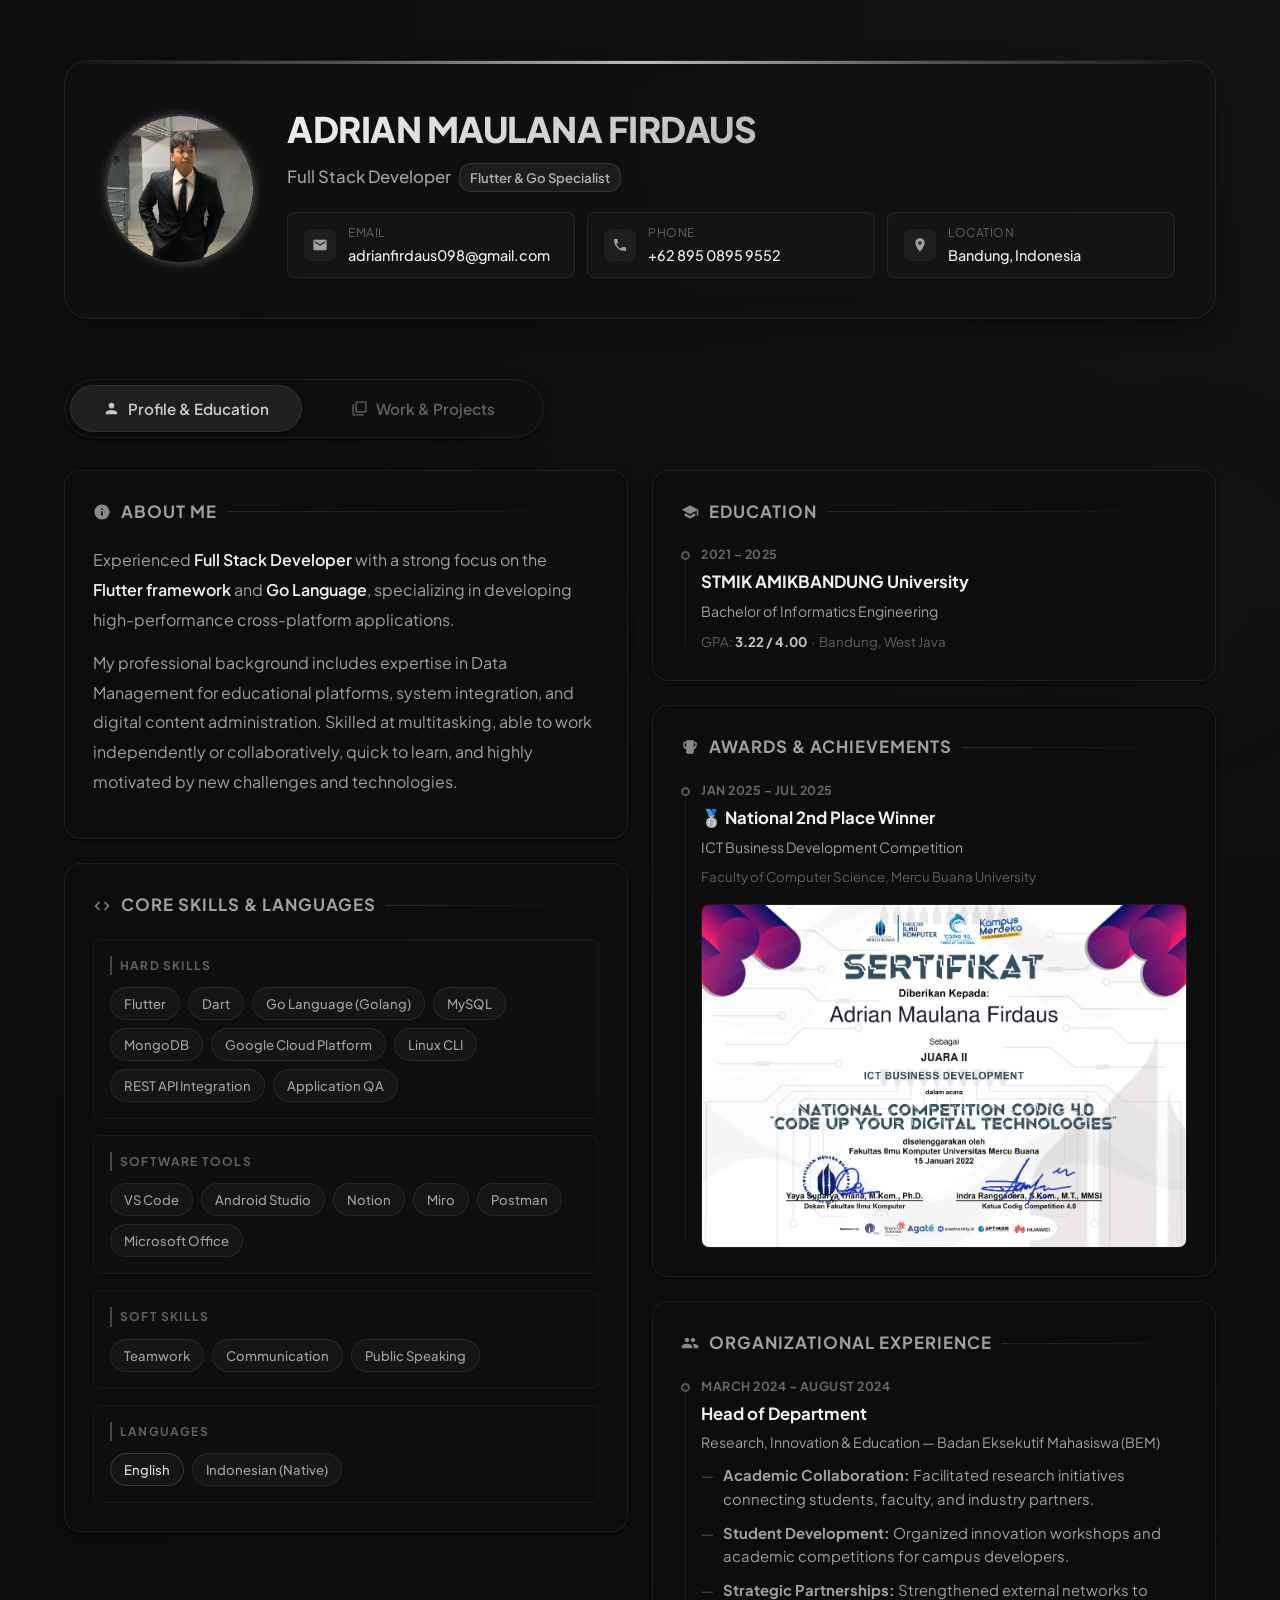
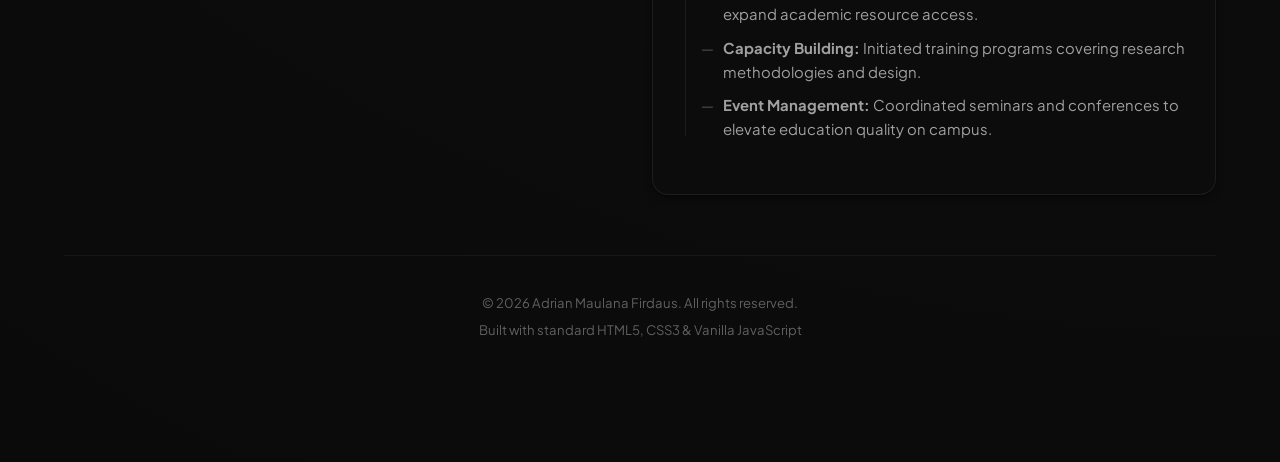
==== index.html @ fb2aeb79 "adding ETA backends porfolio" ====
<!DOCTYPE html>
<html lang="en">
<head>
    <meta charset="UTF-8">
    <meta name="viewport" content="width=device-width, initial-scale=1.0">
    <meta name="description" content="Portfolio of Adrian Maulana Firdaus - Experienced Full Stack Developer specializing in Flutter and Go Language, based in Bandung, Indonesia.">
    <meta name="keywords" content="Adrian Maulana Firdaus, Full Stack Developer, Flutter, Go Language, Golang, Android, Software Engineer, Portfolio, Bandung">
    <meta name="author" content="Adrian Maulana Firdaus">
    <title>Adrian Maulana Firdaus | Full Stack Developer Portfolio</title>
    <link rel="stylesheet" href="styles.css">
</head>
<body>

    <!-- Decorative Glow Blobs -->
    <div class="glow-blob blob-1"></div>
    <div class="glow-blob blob-2"></div>
    <div class="glow-blob blob-3"></div>

    <!-- Lightbox -->
    <div class="lightbox" id="lightbox" onclick="closeLightbox()">
        <div class="lightbox-inner">
            <button class="lightbox-close" onclick="closeLightbox()">✕ Close</button>
            <img id="lightbox-img" src="" alt="Preview">
        </div>
    </div>

    <div class="container">

        <!-- HEADER / PROFILE HERO SECTION -->
        <header>
            <div class="profile-card">
                <!-- Real Profile Photo -->
                <div class="profile-avatar-container">
                    <div class="profile-avatar-placeholder">
                        <img src="assets/Photo Profile.png" alt="Adrian Maulana Firdaus">
                    </div>
                </div>

                <!-- Profile Info -->
                <div class="profile-info">
                    <h1 class="profile-name">ADRIAN MAULANA FIRDAUS</h1>
                    <div class="profile-title">
                        Full Stack Developer
                        <span>Flutter &amp; Go Specialist</span>
                    </div>

                    <div class="contact-grid">
                        <div class="contact-item" onclick="copyContact('adrianfirdaus098@gmail.com', this)" title="Click to copy Email">
                            <div class="contact-icon">
                                <svg viewBox="0 0 24 24"><path d="M20 4H4c-1.1 0-1.99.9-1.99 2L2 18c0 1.1.9 2 2 2h16c1.1 0 2-.9 2-2V6c0-1.1-.9-2-2-2zm0 4l-8 5-8-5V6l8 5 8-5v2z"/></svg>
                            </div>
                            <div class="contact-text">
                                <div class="contact-label">Email</div>
                                <div class="contact-value">adrianfirdaus098@gmail.com</div>
                            </div>
                            <span class="tooltip">Copied!</span>
                        </div>

                        <div class="contact-item" onclick="copyContact('+6289508959552', this)" title="Click to copy Phone">
                            <div class="contact-icon">
                                <svg viewBox="0 0 24 24"><path d="M6.62 10.79c1.44 2.82 3.76 5.14 6.59 6.59l2.2-2.2c.27-.27.67-.36 1.02-.24 1.12.37 2.33.57 3.57.57.55 0 1 .45 1 1V20c0 .55-.45 1-1 1-9.39 0-17-7.61-17-17 0-.55.45-1 1-1h3.5c.55 0 1 .45 1 1 0 1.25.2 2.45.57 3.57.11.35.03.74-.25 1.02l-2.2 2.2z"/></svg>
                            </div>
                            <div class="contact-text">
                                <div class="contact-label">Phone</div>
                                <div class="contact-value">+62 895 0895 9552</div>
                            </div>
                            <span class="tooltip">Copied!</span>
                        </div>

                        <div class="contact-item" title="Bandung, Indonesia">
                            <div class="contact-icon">
                                <svg viewBox="0 0 24 24"><path d="M12 2C8.13 2 5 5.13 5 9c0 5.25 7 13 7 13s7-7.75 7-13c0-3.87-3.13-7-7-7zm0 9.5c-1.38 0-2.5-1.12-2.5-2.5s1.12-2.5 2.5-2.5 2.5 1.12 2.5 2.5-1.12 2.5-2.5 2.5z"/></svg>
                            </div>
                            <div class="contact-text">
                                <div class="contact-label">Location</div>
                                <div class="contact-value">Bandung, Indonesia</div>
                            </div>
                        </div>
                    </div>
                </div>
            </div>
        </header>

        <!-- NAVIGATION TAB BAR -->
        <div class="tab-section">
            <div class="tab-nav">
                <button class="tab-btn active" onclick="switchTab('profile-tab')">
                    <svg viewBox="0 0 24 24"><path d="M12 12c2.21 0 4-1.79 4-4s-1.79-4-4-4-4 1.79-4 4 1.79 4 4 4zm0 2c-2.67 0-8 1.34-8 4v2h16v-2c0-2.66-5.33-4-8-4z"/></svg>
                    Profile &amp; Education
                </button>
                <button class="tab-btn" onclick="switchTab('projects-tab')">
                    <svg viewBox="0 0 24 24"><path d="M4 6H2v14c0 1.1.9 2 2 2h14v-2H4V6zm16-4H8c-1.1 0-2 .9-2 2v12c0 1.1.9 2 2 2h12c1.1 0 2-.9 2-2V4c0-1.1-.9-2-2-2zm0 14H8V4h12v12z"/></svg>
                    Work &amp; Projects
                </button>
            </div>

            <!-- ==================== TAB 1: PROFILE & EDUCATION ==================== -->
            <div id="profile-tab" class="tab-content active">
                <div class="grid-2col">

                    <!-- LEFT: Intro & Skills -->
                    <div style="display: flex; flex-direction: column; gap: 24px;">

                        <!-- About Me -->
                        <div class="card">
                            <h2 class="section-title">
                                <svg viewBox="0 0 24 24" style="width:18px;height:18px;fill:#888;flex-shrink:0"><path d="M12 2C6.48 2 2 6.48 2 12s4.48 10 10 10 10-4.48 10-10S17.52 2 12 2zm1 15h-2v-6h2v6zm0-8h-2V7h2v2z"/></svg>
                                About Me
                            </h2>
                            <div class="intro-text">
                                <p>
                                    Experienced <strong>Full Stack Developer</strong> with a strong focus on the <strong>Flutter framework</strong> and <strong>Go Language</strong>, specializing in developing high-performance cross-platform applications.
                                </p>
                                <p>
                                    My professional background includes expertise in Data Management for educational platforms, system integration, and digital content administration. Skilled at multitasking, able to work independently or collaboratively, quick to learn, and highly motivated by new challenges and technologies.
                                </p>
                            </div>
                        </div>

                        <!-- Skills -->
                        <div class="card">
                            <h2 class="section-title">
                                <svg viewBox="0 0 24 24" style="width:18px;height:18px;fill:#888;flex-shrink:0"><path d="M9.4 16.6L4.8 12l4.6-4.6L8 6l-6 6 6 6 1.4-1.4zm5.2 0l4.6-4.6-4.6-4.6L16 6l6 6-6 6-1.4-1.4z"/></svg>
                                Core Skills &amp; Languages
                            </h2>
                            <div class="skills-container">
                                <div class="skills-group">
                                    <div class="skills-category">Hard Skills</div>
                                    <div class="skills-list">
                                        <span class="skill-tag">Flutter</span>
                                        <span class="skill-tag">Dart</span>
                                        <span class="skill-tag">Go Language (Golang)</span>
                                        <span class="skill-tag">MySQL</span>
                                        <span class="skill-tag">MongoDB</span>
                                        <span class="skill-tag">Google Cloud Platform</span>
                                        <span class="skill-tag">Linux CLI</span>
                                        <span class="skill-tag">REST API Integration</span>
                                        <span class="skill-tag">Application QA</span>
                                    </div>
                                </div>
                                <div class="skills-group">
                                    <div class="skills-category">Software Tools</div>
                                    <div class="skills-list">
                                        <span class="skill-tag">VS Code</span>
                                        <span class="skill-tag">Android Studio</span>
                                        <span class="skill-tag">Notion</span>
                                        <span class="skill-tag">Miro</span>
                                        <span class="skill-tag">Postman</span>
                                        <span class="skill-tag">Microsoft Office</span>
                                    </div>
                                </div>
                                <div class="skills-group">
                                    <div class="skills-category">Soft Skills</div>
                                    <div class="skills-list">
                                        <span class="skill-tag">Teamwork</span>
                                        <span class="skill-tag">Communication</span>
                                        <span class="skill-tag">Public Speaking</span>
                                    </div>
                                </div>
                                <div class="skills-group">
                                    <div class="skills-category">Languages</div>
                                    <div class="skills-list">
                                        <span class="skill-tag" style="border-color:rgba(200,200,200,0.2);color:#e0e0e0;">English</span>
                                        <span class="skill-tag">Indonesian (Native)</span>
                                    </div>
                                </div>
                            </div>
                        </div>

                    </div>

                    <!-- RIGHT: Education, Awards, Organization -->
                    <div style="display: flex; flex-direction: column; gap: 24px;">

                        <!-- Education -->
                        <div class="card">
                            <h2 class="section-title">
                                <svg viewBox="0 0 24 24" style="width:18px;height:18px;fill:#888;flex-shrink:0"><path d="M5 13.18v4L12 21l7-3.82v-4L12 17l-7-3.82zM12 3L1 9l11 6 9-4.91V17h2V9L12 3z"/></svg>
                                Education
                            </h2>
                            <div class="timeline">
                                <div class="timeline-item">
                                    <div class="timeline-dot"></div>
                                    <div class="timeline-meta">2021 – 2025</div>
                                    <h3 class="timeline-title">STMIK AMIKBANDUNG University</h3>
                                    <div class="timeline-sub">Bachelor of Informatics Engineering</div>
                                    <div class="timeline-details">GPA: <strong style="color:#c8c8c8">3.22 / 4.00</strong> &nbsp;·&nbsp; Bandung, West Java</div>
                                </div>
                            </div>
                        </div>

                        <!-- Awards -->
                        <div class="card">
                            <h2 class="section-title">
                                <svg viewBox="0 0 24 24" style="width:18px;height:18px;fill:#888;flex-shrink:0"><path d="M19 5h-2V3H7v2H5c-1.1 0-2 .9-2 2v3c0 2.44 1.72 4.48 4 4.88V19c0 1.1.9 2 2 2h6c1.1 0 2-.9 2-2v-4.12c2.28-.4 4-2.44 4-4.88V7c0-1.1-.9-2-2-2zM5 10V7h2v3c0 1.1-.9 2-2 2zm14-2v2c0 1.1-.9 2-2 2V7h2z"/></svg>
                                Awards &amp; Achievements
                            </h2>
                            <div class="timeline">
                                <div class="timeline-item">
                                    <div class="timeline-dot"></div>
                                    <div class="timeline-meta">Jan 2025 – Jul 2025</div>
                                    <h3 class="timeline-title">🥈 National 2nd Place Winner</h3>
                                    <div class="timeline-sub">ICT Business Development Competition</div>
                                    <div class="timeline-details">Faculty of Computer Science, Mercu Buana University</div>
                                    <!-- Certificate Image -->
                                    <div style="margin-top: 16px;">
                                        <img
                                            src="assets/sertifikat.webp"
                                            alt="Award Certificate"
                                            class="cert-img"
                                            onclick="openLightbox(this.src)"
                                        >
                                    </div>
                                </div>
                            </div>
                        </div>

                        <!-- Organization -->
                        <div class="card">
                            <h2 class="section-title">
                                <svg viewBox="0 0 24 24" style="width:18px;height:18px;fill:#888;flex-shrink:0"><path d="M16 11c1.66 0 2.99-1.34 2.99-3S17.66 5 16 5c-1.66 0-3 1.34-3 3s1.34 3 3 3zm-8 0c1.66 0 2.99-1.34 2.99-3S9.66 5 8 5C6.34 5 5 6.34 5 8s1.34 3 3 3zm0 2c-2.33 0-7 1.17-7 3.5V19h14v-2.5c0-2.33-4.67-3.5-7-3.5zm8 0c-.29 0-.62.02-.97.05 1.16.84 1.97 1.97 1.97 3.45V19h6v-2.5c0-2.33-4.67-3.5-7-3.5z"/></svg>
                                Organizational Experience
                            </h2>
                            <div class="timeline">
                                <div class="timeline-item">
                                    <div class="timeline-dot"></div>
                                    <div class="timeline-meta">March 2024 – August 2024</div>
                                    <h3 class="timeline-title">Head of Department</h3>
                                    <div class="timeline-sub">Research, Innovation &amp; Education — Badan Eksekutif Mahasiswa (BEM)</div>
                                    <ul class="exp-bullet-list" style="margin-top: 10px;">
                                        <li><strong>Academic Collaboration:</strong> Facilitated research initiatives connecting students, faculty, and industry partners.</li>
                                        <li><strong>Student Development:</strong> Organized innovation workshops and academic competitions for campus developers.</li>
                                        <li><strong>Strategic Partnerships:</strong> Strengthened external networks to expand academic resource access.</li>
                                        <li><strong>Capacity Building:</strong> Initiated training programs covering research methodologies and design.</li>
                                        <li><strong>Event Management:</strong> Coordinated seminars and conferences to elevate education quality on campus.</li>
                                    </ul>
                                </div>
                            </div>
                        </div>

                    </div>
                </div>
            </div>

            <!-- ==================== TAB 2: WORK & PROJECTS ==================== -->
            <div id="projects-tab" class="tab-content">
                <div class="experience-list">

                    <!-- JOB 1: PT Enovatte -->
                    <div class="exp-card">
                        <div class="exp-header">
                            <div class="exp-role-company">
                                <h3>Full Stack Developer</h3>
                                <div class="company">PT. Enovatte Rekayasa Digital</div>
                            </div>
                            <div class="exp-time-location">
                                <span class="exp-time">Nov 2023 – Present</span>
                                <span class="exp-location">
                                    <svg viewBox="0 0 24 24"><path d="M12 2C8.13 2 5 5.13 5 9c0 5.25 7 13 7 13s7-7.75 7-13c0-3.87-3.13-7-7-7zm0 9.5c-1.38 0-2.5-1.12-2.5-2.5s1.12-2.5 2.5-2.5 2.5 1.12 2.5 2.5-1.12 2.5-2.5 2.5z"/></svg>
                                    Bandung, West Java
                                </span>
                            </div>
                        </div>

                        <ul class="exp-bullet-list">
                            <li><strong>App Development &amp; Maintenance:</strong> Developed and maintained the flagship IPTV application, "InfiniTV", ensuring optimal performance and user experience.</li>
                            <li><strong>System Architecture:</strong> Designed and developed the backend architecture for "Enovatte Ticketing Assistance" — a centralized platform for efficient ticket management, real-time troubleshooting, and team coordination.</li>
                            <li><strong>API &amp; Data Optimization:</strong> Implemented scalable database structures and RESTful APIs for reliable ticket tracking, automated reporting, and data integrity.</li>
                            <li><strong>API Integration:</strong> Successfully integrated REST APIs connecting mobile apps with administrative backend systems.</li>
                            <li><strong>Cross-Functional Collaboration:</strong> Coordinated with marketing and field technicians to align development with operational goals.</li>
                            <li><strong>Testing &amp; Quality Assurance:</strong> Conducted rigorous testing and debugging, utilizing Postman for comprehensive API validation.</li>
                            <li><strong>Release Management:</strong> Managed end-to-end deployment and release lifecycle for production users.</li>
                        </ul>

                        <div class="exp-achievement">
                            <strong>Key Achievement</strong>
                            <p>Successfully deployed "InfiniTV" IPTV application, currently operating in approximately 40 hotels and hospitals across Indonesia. Also designed the ticketing backend system to optimize cross-team field coordination.</p>
                        </div>

                        <!-- ETA Backend Link -->
                        <a href="eta-backend.html" style="
                            display: inline-flex; align-items: center; gap: 10px;
                            background: rgba(255,255,255,0.03); border: 1px solid rgba(255,255,255,0.09);
                            border-radius: 10px; padding: 12px 18px; margin-bottom: 24px;
                            font-size: 0.875rem; font-weight: 600; color: #c8c8c8;
                            text-decoration: none; transition: all 0.3s cubic-bezier(0.4,0,0.2,1);
                        " onmouseover="this.style.borderColor='rgba(200,200,200,0.22)';this.style.background='rgba(255,255,255,0.06)'" onmouseout="this.style.borderColor='rgba(255,255,255,0.09)';this.style.background='rgba(255,255,255,0.03)'">
                            <svg viewBox="0 0 24 24" style="width:16px;height:16px;fill:currentColor;opacity:0.7">
                                <path d="M9.4 16.6L4.8 12l4.6-4.6L8 6l-6 6 6 6 1.4-1.4zm5.2 0l4.6-4.6-4.6-4.6L16 6l6 6-6 6-1.4-1.4z"/>
                            </svg>
                            View ETA Backend — Full Technical Detail
                            <svg viewBox="0 0 24 24" style="width:14px;height:14px;fill:currentColor;opacity:0.5;margin-left:auto">
                                <path d="M8.59 16.59L13.17 12 8.59 7.41 10 6l6 6-6 6-1.41-1.41z"/>
                            </svg>
                        </a>

                        <!-- InfiniTV App Screenshots -->
                        <div class="timeline-meta" style="margin-bottom: 12px;">InfiniTV — App Screenshots</div>
                        <div class="img-gallery">
                            <img class="gallery-img" src="assets/PT Enovatte Rekayasa Digital/INFINITV-IPTV/LandingPage.webp" alt="InfiniTV Landing Page" onclick="openLightbox(this.src)">
                            <img class="gallery-img" src="assets/PT Enovatte Rekayasa Digital/INFINITV-IPTV/HomePage.webp" alt="InfiniTV Home Page" onclick="openLightbox(this.src)">
                            <img class="gallery-img" src="assets/PT Enovatte Rekayasa Digital/INFINITV-IPTV/AdditionalPage1.webp" alt="InfiniTV Page 1" onclick="openLightbox(this.src)">
                            <img class="gallery-img" src="assets/PT Enovatte Rekayasa Digital/INFINITV-IPTV/AdditionalPage2.webp" alt="InfiniTV Page 2" onclick="openLightbox(this.src)">
                            <img class="gallery-img" src="assets/PT Enovatte Rekayasa Digital/INFINITV-IPTV/AdditionalPage3.webp" alt="InfiniTV Page 3" onclick="openLightbox(this.src)">
                            <img class="gallery-img" src="assets/PT Enovatte Rekayasa Digital/INFINITV-IPTV/AdditionalPage4.webp" alt="InfiniTV Page 4" onclick="openLightbox(this.src)">
                            <img class="gallery-img" src="assets/PT Enovatte Rekayasa Digital/INFINITV-IPTV/AdditionalPage5.webp" alt="InfiniTV Page 5" onclick="openLightbox(this.src)">
                        </div>
                    </div>

                    <!-- JOB 2: Markas Susu Bandung -->
                    <div class="exp-card">
                        <div class="exp-header">
                            <div class="exp-role-company">
                                <h3>Android Developer</h3>
                                <div class="company">
                                    Markas Susu Bandung
                                    <span class="exp-badge">Freelance</span>
                                </div>
                            </div>
                            <div class="exp-time-location">
                                <span class="exp-time">Aug 2020 – Nov 2020</span>
                                <span class="exp-location">
                                    <svg viewBox="0 0 24 24"><path d="M12 2C8.13 2 5 5.13 5 9c0 5.25 7 13 7 13s7-7.75 7-13c0-3.87-3.13-7-7-7zm0 9.5c-1.38 0-2.5-1.12-2.5-2.5s1.12-2.5 2.5-2.5 2.5 1.12 2.5 2.5-1.12 2.5-2.5 2.5z"/></svg>
                                    Bandung, West Java
                                </span>
                            </div>
                        </div>

                        <ul class="exp-bullet-list">
                            <li><strong>Android App Development:</strong> Contributed to the development of an Admin Android application using the Flutter framework.</li>
                            <li><strong>UI/UX Implementation:</strong> Translated UI/UX designs into fully functional, responsive, and user-friendly mobile interfaces.</li>
                            <li><strong>API Integration:</strong> Connected core app screens with backend services for inventory, orders, and distributor management.</li>
                            <li><strong>Quality Assurance:</strong> Conducted testing and debugging sessions, including API validation using Postman, to guarantee application stability.</li>
                        </ul>

                        <!-- Markas Susu App Screenshots -->
                        <div class="timeline-meta" style="margin-bottom: 12px;">Admin App — Screenshots</div>
                        <div class="img-gallery">
                            <img class="gallery-img" src="assets/Markas Susu Bandung/Login-page.png" alt="Login Page" onclick="openLightbox(this.src)">
                            <img class="gallery-img" src="assets/Markas Susu Bandung/HomePage.png" alt="Home Page" onclick="openLightbox(this.src)">
                            <img class="gallery-img" src="assets/Markas Susu Bandung/DataBarang.png" alt="Data Barang" onclick="openLightbox(this.src)">
                            <img class="gallery-img" src="assets/Markas Susu Bandung/DataBarang2.png" alt="Data Barang 2" onclick="openLightbox(this.src)">
                            <img class="gallery-img" src="assets/Markas Susu Bandung/DataBarang3.png" alt="Data Barang 3" onclick="openLightbox(this.src)">
                        </div>
                    </div>

                    <!-- JOB 3: PT Media Kotak Pintar (Edubox) -->
                    <div class="exp-card">
                        <div class="exp-header">
                            <div class="exp-role-company">
                                <h3>Data Entry Specialist</h3>
                                <div class="company">
                                    PT. Media Kotak Pintar (Edubox)
                                    <span class="exp-badge">Internship</span>
                                </div>
                            </div>
                            <div class="exp-time-location">
                                <span class="exp-time">Apr 2020 – Jul 2020</span>
                                <span class="exp-location">
                                    <svg viewBox="0 0 24 24"><path d="M12 2C8.13 2 5 5.13 5 9c0 5.25 7 13 7 13s7-7.75 7-13c0-3.87-3.13-7-7-7zm0 9.5c-1.38 0-2.5-1.12-2.5-2.5s1.12-2.5 2.5-2.5 2.5 1.12 2.5 2.5-1.12 2.5-2.5 2.5z"/></svg>
                                    Bandung, West Java
                                </span>
                            </div>
                        </div>

                        <ul class="exp-bullet-list">
                            <li><strong>Educational Content Management:</strong> Managed a digital platform containing learning materials used by elementary, middle, and high schools.</li>
                            <li><strong>Data Entry &amp; Categorization:</strong> Systematically inputted and organized teaching media based on curriculum levels and subject categories.</li>
                            <li><strong>Quality Control:</strong> Coordinated closely with the editorial team to cross-check data accuracy and prevent indexing errors.</li>
                            <li><strong>Database Administration:</strong> Maintained database consistency to ensure high accessibility for classroom devices across institutions.</li>
                        </ul>

                        <div style="margin-top: 16px; padding: 14px 18px; background: rgba(255,255,255,0.02); border: 1px solid rgba(255,255,255,0.06); border-radius: 8px;">
                            <div class="timeline-meta" style="margin-bottom: 6px;">Note</div>
                            <p style="font-size: 0.88rem; color: var(--text-muted);">No shareable application screenshots available for this internship role. The Edubox platform is a proprietary internal system.</p>
                        </div>
                    </div>

                </div>
            </div>

        </div>

        <!-- FOOTER -->
        <footer>
            <p>&copy; <span id="current-year"></span> Adrian Maulana Firdaus. All rights reserved.</p>
            <p>Built with standard HTML5, CSS3 &amp; Vanilla JavaScript</p>
        </footer>
    </div>

    <script src="script.js"></script>
</body>
</html>
---- styles.css ----
/* Custom Fonts */
@import url('https://fonts.googleapis.com/css2?family=Plus+Jakarta+Sans:wght@300;400;500;600;700;800&display=swap');

/* Style Variables - Black & Gray Theme */
:root {
    --bg-main: #0a0a0a;
    --bg-card: #111111;
    --bg-card-hover: #161616;
    --bg-input: #1a1a1a;
    --text-primary: #f0f0f0;
    --text-secondary: #a0a0a0;
    --text-muted: #606060;
    
    /* Monochrome Gradients */
    --accent-gradient: linear-gradient(135deg, #d0d0d0 0%, #888888 100%);
    --hover-gradient: linear-gradient(135deg, #888888 0%, #d0d0d0 100%);
    --bg-gradient: radial-gradient(circle at top right, rgba(255, 255, 255, 0.04) 0%, rgba(180, 180, 180, 0.02) 50%, rgba(0, 0, 0, 0) 100%);
    
    --border-color: rgba(255, 255, 255, 0.07);
    --border-accent: rgba(200, 200, 200, 0.2);
    --border-hover: rgba(220, 220, 220, 0.3);
    
    --shadow-sm: 0 2px 8px -2px rgba(0, 0, 0, 0.8);
    --shadow-md: 0 8px 30px -10px rgba(0, 0, 0, 0.9);
    --shadow-glow: 0 0 20px rgba(150, 150, 150, 0.08);
    
    --accent-color: #c8c8c8;
    --accent-dim: #707070;
    --accent-bright: #e8e8e8;

    --font-family: 'Plus Jakarta Sans', sans-serif;
    --transition-smooth: all 0.3s cubic-bezier(0.4, 0, 0.2, 1);
    --border-radius-sm: 8px;
    --border-radius-md: 16px;
    --border-radius-lg: 24px;
}

/* Global resets & styling */
* {
    margin: 0;
    padding: 0;
    box-sizing: border-box;
    scroll-behavior: smooth;
}

body {
    background-color: var(--bg-main);
    background-image: var(--bg-gradient);
    color: var(--text-primary);
    font-family: var(--font-family);
    line-height: 1.6;
    overflow-x: hidden;
    padding-bottom: 80px;
}

/* Scrollbar Customization */
::-webkit-scrollbar { width: 8px; }
::-webkit-scrollbar-track { background: #050505; }
::-webkit-scrollbar-thumb { background: #2a2a2a; border-radius: 4px; border: 2px solid #0a0a0a; }
::-webkit-scrollbar-thumb:hover { background: #3a3a3a; }

a { color: inherit; text-decoration: none; }

/* App Container */
.container {
    max-width: 1200px;
    margin: 0 auto;
    padding: 0 24px;
}

/* Decorative Background Blobs */
.glow-blob {
    position: absolute;
    width: 350px;
    height: 350px;
    background: radial-gradient(circle, rgba(255, 255, 255, 0.025) 0%, rgba(120, 120, 120, 0.01) 50%, rgba(0, 0, 0, 0) 70%);
    border-radius: 50%;
    z-index: -1;
    filter: blur(60px);
    pointer-events: none;
}
.blob-1 { top: 5%; left: -80px; }
.blob-2 { top: 45%; right: -80px; }
.blob-3 { bottom: 10%; left: 20%; }

/* --- HEADER SECTION --- */
header { padding: 60px 0 40px; position: relative; }

.profile-card {
    background: rgba(17, 17, 17, 0.7);
    backdrop-filter: blur(12px);
    border: 1px solid var(--border-color);
    border-radius: var(--border-radius-lg);
    padding: 40px;
    display: flex;
    gap: 32px;
    align-items: center;
    box-shadow: var(--shadow-md);
    transition: var(--transition-smooth);
    position: relative;
    overflow: hidden;
}

.profile-card::before {
    content: '';
    position: absolute;
    top: 0; left: 0;
    width: 100%; height: 3px;
    background: linear-gradient(90deg, transparent, #555, #bbb, #555, transparent);
}

.profile-card:hover {
    border-color: rgba(180, 180, 180, 0.15);
    box-shadow: var(--shadow-md), var(--shadow-glow);
}

/* Profile Image */
.profile-avatar-container {
    position: relative;
    width: 150px; height: 150px;
    flex-shrink: 0;
}

.profile-avatar-placeholder {
    width: 100%; height: 100%;
    border-radius: 50%;
    background: #0f0f0f;
    border: 2px solid rgba(180, 180, 180, 0.2);
    display: flex;
    justify-content: center;
    align-items: center;
    overflow: hidden;
}

.profile-avatar-placeholder img {
    width: 100%; height: 100%;
    object-fit: cover;
    border-radius: 50%;
}

.profile-avatar-placeholder svg {
    width: 60px; height: 60px;
    fill: var(--text-muted);
    transition: var(--transition-smooth);
}

.profile-avatar-container::after {
    content: '';
    position: absolute;
    inset: -2px;
    border-radius: 50%;
    background: linear-gradient(135deg, #555, #222, #777);
    z-index: -1;
    opacity: 0.6;
    filter: blur(3px);
    transition: var(--transition-smooth);
}

.profile-card:hover .profile-avatar-container::after { opacity: 1; filter: blur(6px); }

/* Info Text Area */
.profile-info { flex-grow: 1; }

.profile-name {
    font-size: 2.2rem;
    font-weight: 800;
    letter-spacing: -0.5px;
    background: linear-gradient(135deg, #f0f0f0 0%, #909090 100%);
    -webkit-background-clip: text;
    -webkit-text-fill-color: transparent;
    margin-bottom: 6px;
}

.profile-title {
    font-size: 1.05rem;
    color: var(--text-secondary);
    font-weight: 500;
    margin-bottom: 20px;
    display: flex;
    align-items: center;
    gap: 8px;
}

.profile-title span {
    background: rgba(200, 200, 200, 0.07);
    color: #b0b0b0;
    padding: 3px 10px;
    border-radius: 12px;
    font-size: 0.82rem;
    font-weight: 600;
    border: 1px solid rgba(200, 200, 200, 0.12);
}

.contact-grid {
    display: grid;
    grid-template-columns: repeat(auto-fit, minmax(220px, 1fr));
    gap: 12px;
}

.contact-item {
    background: rgba(255, 255, 255, 0.02);
    border: 1px solid var(--border-color);
    padding: 10px 16px;
    border-radius: var(--border-radius-sm);
    display: flex;
    align-items: center;
    gap: 12px;
    transition: var(--transition-smooth);
    cursor: pointer;
    position: relative;
}

.contact-item:hover {
    background: rgba(200, 200, 200, 0.05);
    border-color: rgba(160, 160, 160, 0.2);
    transform: translateY(-2px);
}

.contact-icon {
    width: 32px; height: 32px;
    border-radius: 8px;
    background: rgba(200, 200, 200, 0.06);
    display: flex;
    align-items: center;
    justify-content: center;
    color: #a0a0a0;
}

.contact-icon svg { width: 16px; height: 16px; fill: currentColor; }
.contact-label { font-size: 0.75rem; color: var(--text-muted); text-transform: uppercase; letter-spacing: 0.5px; margin-bottom: 1px; }
.contact-value { color: var(--text-primary); font-weight: 500; font-size: 0.9rem; }

.tooltip {
    position: absolute;
    bottom: -35px; left: 50%;
    transform: translateX(-50%) translateY(10px);
    background: #333;
    color: #f0f0f0;
    padding: 4px 10px;
    border-radius: 4px;
    font-size: 0.75rem;
    font-weight: 700;
    opacity: 0;
    pointer-events: none;
    transition: var(--transition-smooth);
    z-index: 10;
    border: 1px solid #555;
}
.tooltip.show { opacity: 1; transform: translateX(-50%) translateY(0); }

/* --- TAB NAVIGATION --- */
.tab-section { margin-top: 20px; }

.tab-nav {
    display: flex;
    gap: 6px;
    padding: 5px;
    background: rgba(15, 15, 15, 0.8);
    backdrop-filter: blur(12px);
    border: 1px solid var(--border-color);
    border-radius: 40px;
    margin-bottom: 32px;
    box-shadow: var(--shadow-sm);
    max-width: 480px;
}

.tab-btn {
    flex: 1;
    background: transparent;
    border: none;
    color: var(--text-muted);
    padding: 13px 22px;
    font-family: var(--font-family);
    font-size: 0.95rem;
    font-weight: 600;
    border-radius: 30px;
    cursor: pointer;
    transition: var(--transition-smooth);
    display: flex;
    align-items: center;
    justify-content: center;
    gap: 8px;
}

.tab-btn svg { width: 17px; height: 17px; fill: currentColor; transition: var(--transition-smooth); }
.tab-btn:hover { color: var(--text-secondary); background: rgba(255, 255, 255, 0.03); }

.tab-btn.active {
    background: #1f1f1f;
    color: var(--accent-color);
    box-shadow: 0 2px 12px rgba(0, 0, 0, 0.5);
    border: 1px solid rgba(180, 180, 180, 0.1);
}

/* --- TAB CONTENT --- */
.tab-content { display: none; opacity: 0; transform: translateY(12px); transition: opacity 0.4s ease, transform 0.4s ease; }
.tab-content.active { display: block; opacity: 1; transform: translateY(0); }

/* Grid layouts */
.grid-2col { display: grid; grid-template-columns: repeat(auto-fit, minmax(450px, 1fr)); gap: 24px; }

/* Card base */
.card {
    background: rgba(14, 14, 14, 0.7);
    backdrop-filter: blur(8px);
    border: 1px solid var(--border-color);
    border-radius: var(--border-radius-md);
    padding: 28px;
    box-shadow: var(--shadow-sm);
    transition: var(--transition-smooth);
}

.card:hover {
    border-color: rgba(150, 150, 150, 0.15);
    background: rgba(18, 18, 18, 0.8);
    transform: translateY(-3px);
    box-shadow: var(--shadow-md);
}

/* SECTION HEADINGS */
.section-title {
    font-size: 1.05rem;
    font-weight: 700;
    margin-bottom: 20px;
    display: flex;
    align-items: center;
    gap: 10px;
    text-transform: uppercase;
    letter-spacing: 1px;
    color: var(--text-secondary);
}

.section-title::after {
    content: '';
    height: 1px;
    flex-grow: 1;
    background: linear-gradient(90deg, rgba(150, 150, 150, 0.2), transparent);
}

/* About / Intro */
.intro-text { font-size: 1rem; color: var(--text-secondary); line-height: 1.85; }
.intro-text p { margin-bottom: 14px; }
.intro-text strong { color: var(--text-primary); font-weight: 600; }

/* --- SKILLS --- */
.skills-container { display: flex; flex-direction: column; gap: 16px; }

.skills-group {
    background: rgba(255, 255, 255, 0.01);
    border: 1px solid rgba(255, 255, 255, 0.04);
    padding: 16px;
    border-radius: var(--border-radius-sm);
}

.skills-category {
    font-size: 0.75rem;
    font-weight: 700;
    text-transform: uppercase;
    letter-spacing: 1.2px;
    color: var(--text-muted);
    margin-bottom: 12px;
    border-left: 2px solid #444;
    padding-left: 8px;
}

.skills-list { display: flex; flex-wrap: wrap; gap: 8px; }

.skill-tag {
    background: rgba(255, 255, 255, 0.03);
    border: 1px solid rgba(255, 255, 255, 0.07);
    color: var(--text-secondary);
    padding: 5px 13px;
    border-radius: 20px;
    font-size: 0.82rem;
    font-weight: 500;
    transition: var(--transition-smooth);
}

.skill-tag:hover {
    background: rgba(200, 200, 200, 0.07);
    border-color: rgba(180, 180, 180, 0.2);
    color: var(--text-primary);
    transform: translateY(-1px);
}

/* --- TIMELINE --- */
.timeline { position: relative; padding-left: 20px; }
.timeline::before { content: ''; position: absolute; left: 4px; top: 6px; bottom: 6px; width: 1px; background: rgba(255, 255, 255, 0.07); }

.timeline-item { position: relative; padding-bottom: 26px; }
.timeline-item:last-child { padding-bottom: 0; }

.timeline-dot {
    position: absolute;
    left: -20px; top: 6px;
    width: 9px; height: 9px;
    border-radius: 50%;
    background: #111;
    border: 2px solid #555;
    transition: var(--transition-smooth);
}

.timeline-item:hover .timeline-dot { border-color: #aaa; background: #333; }

.timeline-meta { font-size: 0.78rem; font-weight: 700; color: #666; margin-bottom: 4px; text-transform: uppercase; letter-spacing: 0.5px; }
.timeline-title { font-size: 1.05rem; font-weight: 700; color: var(--text-primary); margin-bottom: 4px; }
.timeline-sub { font-size: 0.88rem; color: var(--text-secondary); margin-bottom: 8px; }
.timeline-details { font-size: 0.83rem; color: var(--text-muted); }

/* --- WORK EXPERIENCE (Tab 2) --- */
.experience-list { display: flex; flex-direction: column; gap: 28px; }

.exp-card {
    background: rgba(12, 12, 12, 0.8);
    border: 1px solid rgba(255, 255, 255, 0.06);
    border-radius: var(--border-radius-md);
    padding: 32px;
    transition: var(--transition-smooth);
}

.exp-card:hover {
    border-color: rgba(180, 180, 180, 0.12);
    box-shadow: var(--shadow-md);
    background: rgba(16, 16, 16, 0.9);
}

.exp-header {
    display: flex;
    justify-content: space-between;
    align-items: flex-start;
    flex-wrap: wrap;
    gap: 16px;
    margin-bottom: 20px;
    border-bottom: 1px solid rgba(255, 255, 255, 0.05);
    padding-bottom: 20px;
}

.exp-role-company h3 { font-size: 1.35rem; font-weight: 800; color: var(--text-primary); margin-bottom: 5px; }

.exp-role-company .company {
    font-size: 1rem;
    font-weight: 600;
    color: var(--text-secondary);
    display: inline-flex;
    align-items: center;
    gap: 6px;
}

.exp-badge {
    background: rgba(255, 255, 255, 0.04);
    border: 1px solid rgba(255, 255, 255, 0.08);
    padding: 2px 9px;
    border-radius: 10px;
    font-size: 0.72rem;
    font-weight: 600;
    color: var(--text-muted);
}

.exp-time { font-size: 0.88rem; font-weight: 700; color: #888; display: block; margin-bottom: 4px; }
.exp-location { font-size: 0.83rem; color: var(--text-muted); display: flex; align-items: center; gap: 4px; justify-content: flex-end; }
.exp-location svg { width: 12px; height: 12px; fill: currentColor; }

.exp-bullet-list { list-style: none; margin-bottom: 24px; }
.exp-bullet-list li { position: relative; padding-left: 22px; margin-bottom: 10px; font-size: 0.93rem; color: var(--text-secondary); }
.exp-bullet-list li:last-child { margin-bottom: 0; }
.exp-bullet-list li::before { content: "—"; position: absolute; left: 0; top: 0; color: #555; font-size: 0.9rem; }

.exp-achievement {
    background: rgba(255, 255, 255, 0.02);
    border-left: 2px solid #444;
    padding: 14px 18px;
    border-radius: 0 var(--border-radius-sm) var(--border-radius-sm) 0;
    font-size: 0.92rem;
    margin-bottom: 24px;
}

.exp-achievement strong {
    color: #888;
    display: block;
    font-size: 0.72rem;
    text-transform: uppercase;
    letter-spacing: 1.2px;
    margin-bottom: 5px;
}

.exp-achievement p { color: var(--text-primary); line-height: 1.65; }

/* --- IMAGE GALLERY --- */
.img-gallery {
    display: grid;
    grid-template-columns: repeat(auto-fit, minmax(220px, 1fr));
    gap: 10px;
    margin-top: 20px;
}

.gallery-img {
    width: 100%;
    aspect-ratio: 16/9;
    object-fit: cover;
    border-radius: var(--border-radius-sm);
    border: 1px solid rgba(255, 255, 255, 0.06);
    transition: var(--transition-smooth);
    cursor: pointer;
    background: #111;
    display: block;
}

.gallery-img:hover {
    border-color: rgba(200, 200, 200, 0.2);
    transform: scale(1.02);
    box-shadow: 0 8px 24px rgba(0, 0, 0, 0.7);
}

/* Profile Image (real) */
.profile-avatar-placeholder img {
    width: 100%; height: 100%;
    object-fit: cover;
    border-radius: 50%;
}

/* --- LIGHTBOX OVERLAY --- */
.lightbox {
    display: none;
    position: fixed;
    inset: 0;
    background: rgba(0, 0, 0, 0.92);
    z-index: 1000;
    justify-content: center;
    align-items: center;
    backdrop-filter: blur(6px);
}

.lightbox.open { display: flex; }

.lightbox-inner {
    position: relative;
    max-width: 90vw;
    max-height: 88vh;
}

.lightbox-inner img {
    max-width: 100%;
    max-height: 85vh;
    border-radius: var(--border-radius-sm);
    border: 1px solid rgba(255, 255, 255, 0.1);
    box-shadow: 0 20px 60px rgba(0, 0, 0, 0.9);
}

.lightbox-close {
    position: absolute;
    top: -40px; right: 0;
    background: none;
    border: none;
    color: #888;
    font-size: 1.5rem;
    cursor: pointer;
    font-family: var(--font-family);
    transition: var(--transition-smooth);
}
.lightbox-close:hover { color: #f0f0f0; }

/* Certificate image */
.cert-img {
    width: 100%;
    max-width: 500px;
    border-radius: var(--border-radius-sm);
    border: 1px solid rgba(255, 255, 255, 0.07);
    cursor: pointer;
    display: block;
    transition: var(--transition-smooth);
}
.cert-img:hover { border-color: rgba(180, 180, 180, 0.2); transform: scale(1.01); }

/* --- FOOTER --- */
footer {
    border-top: 1px solid rgba(255, 255, 255, 0.05);
    padding: 36px 0;
    text-align: center;
    margin-top: 60px;
    font-size: 0.82rem;
    color: var(--text-muted);
}
footer p { margin-bottom: 6px; }
footer a { color: #888; transition: var(--transition-smooth); }
footer a:hover { color: var(--text-primary); }

/* --- RESPONSIVE --- */
@media (max-width: 992px) { .grid-2col { grid-template-columns: 1fr; } }

@media (max-width: 768px) {
    header { padding: 32px 0 16px; }
    .profile-card { flex-direction: column; text-align: center; padding: 28px 18px; }
    .profile-avatar-container { width: 110px; height: 110px; }
    .profile-name { font-size: 1.7rem; }
    .profile-title { justify-content: center; flex-direction: column; gap: 5px; }
    .contact-grid { grid-template-columns: 1fr; }
    .exp-header { flex-direction: column; align-items: flex-start; gap: 6px; }
    .exp-time-location { text-align: left; }
    .exp-location { justify-content: flex-start; }
    .tab-nav { max-width: 100%; border-radius: 20px; padding: 4px; }
    .tab-btn { padding: 10px 12px; font-size: 0.82rem; }
    .img-gallery { grid-template-columns: 1fr 1fr; }
}
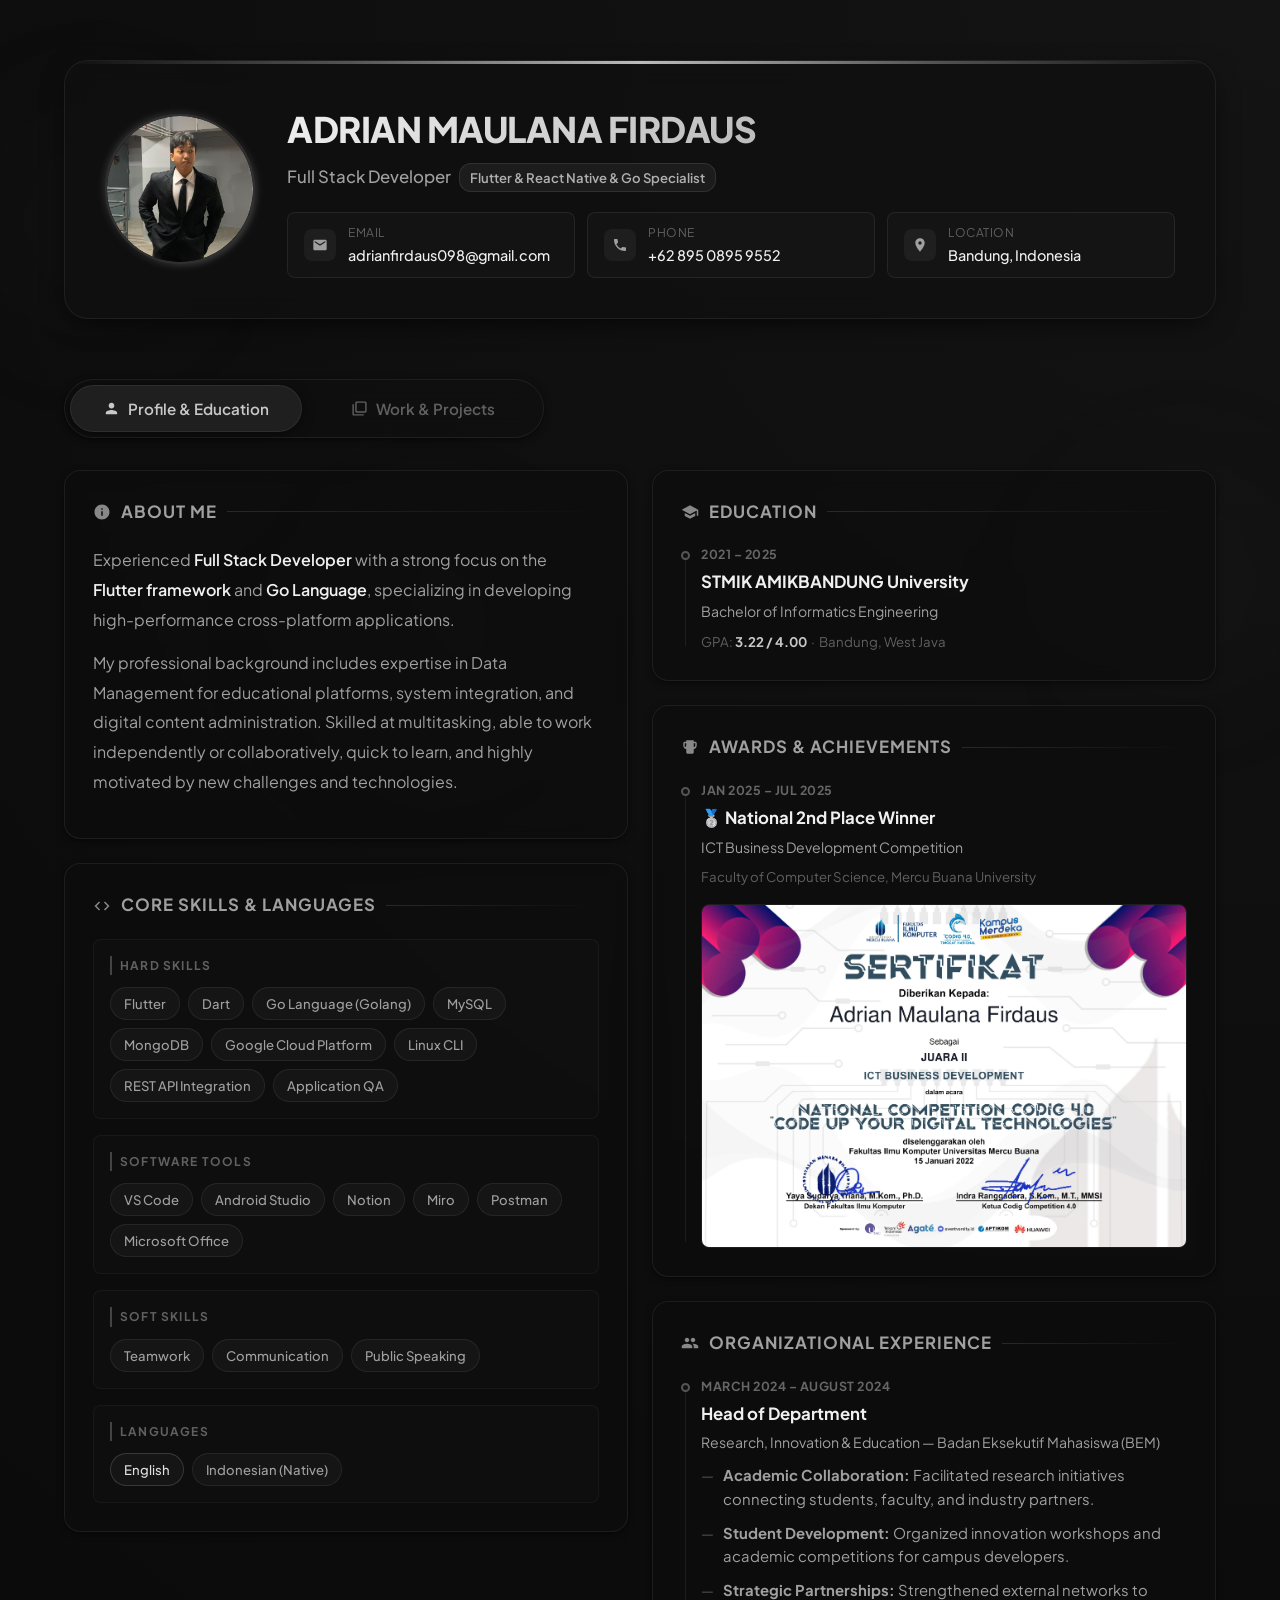
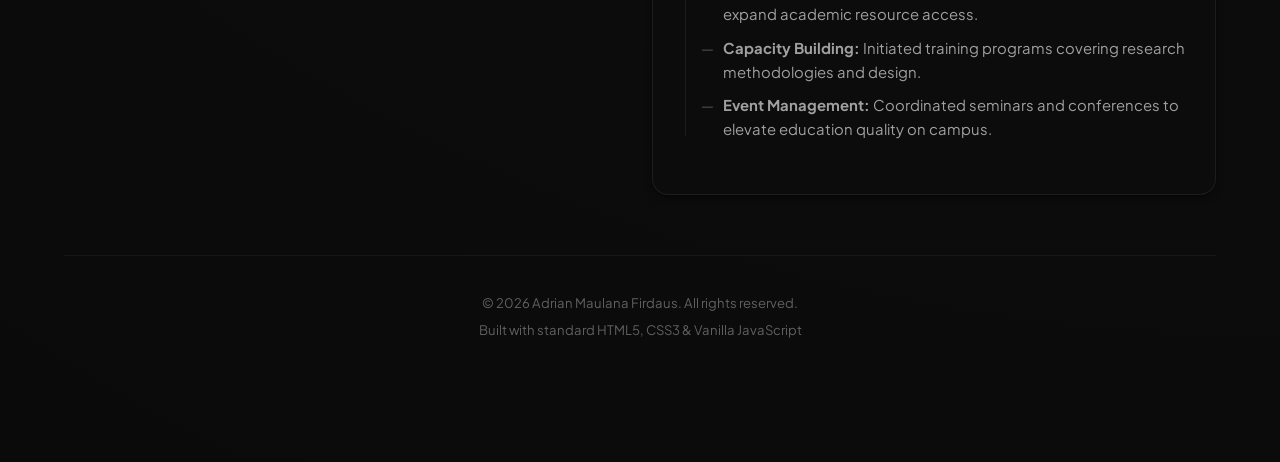
==== commit e8b46e92: "adding ETA backends porfolio" ====
--- a/index.html
+++ b/index.html
@@ -1,14 +1,18 @@
 <!DOCTYPE html>
 <html lang="en">
+
 <head>
     <meta charset="UTF-8">
     <meta name="viewport" content="width=device-width, initial-scale=1.0">
-    <meta name="description" content="Portfolio of Adrian Maulana Firdaus - Experienced Full Stack Developer specializing in Flutter and Go Language, based in Bandung, Indonesia.">
-    <meta name="keywords" content="Adrian Maulana Firdaus, Full Stack Developer, Flutter, Go Language, Golang, Android, Software Engineer, Portfolio, Bandung">
+    <meta name="description"
+        content="Portfolio of Adrian Maulana Firdaus - Experienced Full Stack Developer specializing in Flutter and Go Language, based in Bandung, Indonesia.">
+    <meta name="keywords"
+        content="Adrian Maulana Firdaus, Full Stack Developer, Flutter, Go Language, Golang, Android, Software Engineer, Portfolio, Bandung">
     <meta name="author" content="Adrian Maulana Firdaus">
     <title>Adrian Maulana Firdaus | Full Stack Developer Portfolio</title>
     <link rel="stylesheet" href="styles.css">
 </head>
+
 <body>
 
     <!-- Decorative Glow Blobs -->
@@ -41,13 +45,17 @@
                     <h1 class="profile-name">ADRIAN MAULANA FIRDAUS</h1>
                     <div class="profile-title">
                         Full Stack Developer
-                        <span>Flutter &amp; Go Specialist</span>
+                        <span>Flutter &amp; React Native &amp; Go Specialist</span>
                     </div>
 
                     <div class="contact-grid">
-                        <div class="contact-item" onclick="copyContact('adrianfirdaus098@gmail.com', this)" title="Click to copy Email">
+                        <div class="contact-item" onclick="copyContact('adrianfirdaus098@gmail.com', this)"
+                            title="Click to copy Email">
                             <div class="contact-icon">
-                                <svg viewBox="0 0 24 24"><path d="M20 4H4c-1.1 0-1.99.9-1.99 2L2 18c0 1.1.9 2 2 2h16c1.1 0 2-.9 2-2V6c0-1.1-.9-2-2-2zm0 4l-8 5-8-5V6l8 5 8-5v2z"/></svg>
+                                <svg viewBox="0 0 24 24">
+                                    <path
+                                        d="M20 4H4c-1.1 0-1.99.9-1.99 2L2 18c0 1.1.9 2 2 2h16c1.1 0 2-.9 2-2V6c0-1.1-.9-2-2-2zm0 4l-8 5-8-5V6l8 5 8-5v2z" />
+                                </svg>
                             </div>
                             <div class="contact-text">
                                 <div class="contact-label">Email</div>
@@ -56,9 +64,13 @@
                             <span class="tooltip">Copied!</span>
                         </div>
 
-                        <div class="contact-item" onclick="copyContact('+6289508959552', this)" title="Click to copy Phone">
+                        <div class="contact-item" onclick="copyContact('+6289508959552', this)"
+                            title="Click to copy Phone">
                             <div class="contact-icon">
-                                <svg viewBox="0 0 24 24"><path d="M6.62 10.79c1.44 2.82 3.76 5.14 6.59 6.59l2.2-2.2c.27-.27.67-.36 1.02-.24 1.12.37 2.33.57 3.57.57.55 0 1 .45 1 1V20c0 .55-.45 1-1 1-9.39 0-17-7.61-17-17 0-.55.45-1 1-1h3.5c.55 0 1 .45 1 1 0 1.25.2 2.45.57 3.57.11.35.03.74-.25 1.02l-2.2 2.2z"/></svg>
+                                <svg viewBox="0 0 24 24">
+                                    <path
+                                        d="M6.62 10.79c1.44 2.82 3.76 5.14 6.59 6.59l2.2-2.2c.27-.27.67-.36 1.02-.24 1.12.37 2.33.57 3.57.57.55 0 1 .45 1 1V20c0 .55-.45 1-1 1-9.39 0-17-7.61-17-17 0-.55.45-1 1-1h3.5c.55 0 1 .45 1 1 0 1.25.2 2.45.57 3.57.11.35.03.74-.25 1.02l-2.2 2.2z" />
+                                </svg>
                             </div>
                             <div class="contact-text">
                                 <div class="contact-label">Phone</div>
@@ -69,7 +81,10 @@
 
                         <div class="contact-item" title="Bandung, Indonesia">
                             <div class="contact-icon">
-                                <svg viewBox="0 0 24 24"><path d="M12 2C8.13 2 5 5.13 5 9c0 5.25 7 13 7 13s7-7.75 7-13c0-3.87-3.13-7-7-7zm0 9.5c-1.38 0-2.5-1.12-2.5-2.5s1.12-2.5 2.5-2.5 2.5 1.12 2.5 2.5-1.12 2.5-2.5 2.5z"/></svg>
+                                <svg viewBox="0 0 24 24">
+                                    <path
+                                        d="M12 2C8.13 2 5 5.13 5 9c0 5.25 7 13 7 13s7-7.75 7-13c0-3.87-3.13-7-7-7zm0 9.5c-1.38 0-2.5-1.12-2.5-2.5s1.12-2.5 2.5-2.5 2.5 1.12 2.5 2.5-1.12 2.5-2.5 2.5z" />
+                                </svg>
                             </div>
                             <div class="contact-text">
                                 <div class="contact-label">Location</div>
@@ -85,11 +100,17 @@
         <div class="tab-section">
             <div class="tab-nav">
                 <button class="tab-btn active" onclick="switchTab('profile-tab')">
-                    <svg viewBox="0 0 24 24"><path d="M12 12c2.21 0 4-1.79 4-4s-1.79-4-4-4-4 1.79-4 4 1.79 4 4 4zm0 2c-2.67 0-8 1.34-8 4v2h16v-2c0-2.66-5.33-4-8-4z"/></svg>
+                    <svg viewBox="0 0 24 24">
+                        <path
+                            d="M12 12c2.21 0 4-1.79 4-4s-1.79-4-4-4-4 1.79-4 4 1.79 4 4 4zm0 2c-2.67 0-8 1.34-8 4v2h16v-2c0-2.66-5.33-4-8-4z" />
+                    </svg>
                     Profile &amp; Education
                 </button>
                 <button class="tab-btn" onclick="switchTab('projects-tab')">
-                    <svg viewBox="0 0 24 24"><path d="M4 6H2v14c0 1.1.9 2 2 2h14v-2H4V6zm16-4H8c-1.1 0-2 .9-2 2v12c0 1.1.9 2 2 2h12c1.1 0 2-.9 2-2V4c0-1.1-.9-2-2-2zm0 14H8V4h12v12z"/></svg>
+                    <svg viewBox="0 0 24 24">
+                        <path
+                            d="M4 6H2v14c0 1.1.9 2 2 2h14v-2H4V6zm16-4H8c-1.1 0-2 .9-2 2v12c0 1.1.9 2 2 2h12c1.1 0 2-.9 2-2V4c0-1.1-.9-2-2-2zm0 14H8V4h12v12z" />
+                    </svg>
                     Work &amp; Projects
                 </button>
             </div>
@@ -104,15 +125,23 @@
                         <!-- About Me -->
                         <div class="card">
                             <h2 class="section-title">
-                                <svg viewBox="0 0 24 24" style="width:18px;height:18px;fill:#888;flex-shrink:0"><path d="M12 2C6.48 2 2 6.48 2 12s4.48 10 10 10 10-4.48 10-10S17.52 2 12 2zm1 15h-2v-6h2v6zm0-8h-2V7h2v2z"/></svg>
+                                <svg viewBox="0 0 24 24" style="width:18px;height:18px;fill:#888;flex-shrink:0">
+                                    <path
+                                        d="M12 2C6.48 2 2 6.48 2 12s4.48 10 10 10 10-4.48 10-10S17.52 2 12 2zm1 15h-2v-6h2v6zm0-8h-2V7h2v2z" />
+                                </svg>
                                 About Me
                             </h2>
                             <div class="intro-text">
                                 <p>
-                                    Experienced <strong>Full Stack Developer</strong> with a strong focus on the <strong>Flutter framework</strong> and <strong>Go Language</strong>, specializing in developing high-performance cross-platform applications.
+                                    Experienced <strong>Full Stack Developer</strong> with a strong focus on the
+                                    <strong>Flutter framework</strong> and <strong>Go Language</strong>, specializing in
+                                    developing high-performance cross-platform applications.
                                 </p>
                                 <p>
-                                    My professional background includes expertise in Data Management for educational platforms, system integration, and digital content administration. Skilled at multitasking, able to work independently or collaboratively, quick to learn, and highly motivated by new challenges and technologies.
+                                    My professional background includes expertise in Data Management for educational
+                                    platforms, system integration, and digital content administration. Skilled at
+                                    multitasking, able to work independently or collaboratively, quick to learn, and
+                                    highly motivated by new challenges and technologies.
                                 </p>
                             </div>
                         </div>
@@ -120,7 +149,10 @@
                         <!-- Skills -->
                         <div class="card">
                             <h2 class="section-title">
-                                <svg viewBox="0 0 24 24" style="width:18px;height:18px;fill:#888;flex-shrink:0"><path d="M9.4 16.6L4.8 12l4.6-4.6L8 6l-6 6 6 6 1.4-1.4zm5.2 0l4.6-4.6-4.6-4.6L16 6l6 6-6 6-1.4-1.4z"/></svg>
+                                <svg viewBox="0 0 24 24" style="width:18px;height:18px;fill:#888;flex-shrink:0">
+                                    <path
+                                        d="M9.4 16.6L4.8 12l4.6-4.6L8 6l-6 6 6 6 1.4-1.4zm5.2 0l4.6-4.6-4.6-4.6L16 6l6 6-6 6-1.4-1.4z" />
+                                </svg>
                                 Core Skills &amp; Languages
                             </h2>
                             <div class="skills-container">
@@ -160,7 +192,8 @@
                                 <div class="skills-group">
                                     <div class="skills-category">Languages</div>
                                     <div class="skills-list">
-                                        <span class="skill-tag" style="border-color:rgba(200,200,200,0.2);color:#e0e0e0;">English</span>
+                                        <span class="skill-tag"
+                                            style="border-color:rgba(200,200,200,0.2);color:#e0e0e0;">English</span>
                                         <span class="skill-tag">Indonesian (Native)</span>
                                     </div>
                                 </div>
@@ -175,7 +208,10 @@
                         <!-- Education -->
                         <div class="card">
                             <h2 class="section-title">
-                                <svg viewBox="0 0 24 24" style="width:18px;height:18px;fill:#888;flex-shrink:0"><path d="M5 13.18v4L12 21l7-3.82v-4L12 17l-7-3.82zM12 3L1 9l11 6 9-4.91V17h2V9L12 3z"/></svg>
+                                <svg viewBox="0 0 24 24" style="width:18px;height:18px;fill:#888;flex-shrink:0">
+                                    <path
+                                        d="M5 13.18v4L12 21l7-3.82v-4L12 17l-7-3.82zM12 3L1 9l11 6 9-4.91V17h2V9L12 3z" />
+                                </svg>
                                 Education
                             </h2>
                             <div class="timeline">
@@ -184,7 +220,8 @@
                                     <div class="timeline-meta">2021 – 2025</div>
                                     <h3 class="timeline-title">STMIK AMIKBANDUNG University</h3>
                                     <div class="timeline-sub">Bachelor of Informatics Engineering</div>
-                                    <div class="timeline-details">GPA: <strong style="color:#c8c8c8">3.22 / 4.00</strong> &nbsp;·&nbsp; Bandung, West Java</div>
+                                    <div class="timeline-details">GPA: <strong style="color:#c8c8c8">3.22 /
+                                            4.00</strong> &nbsp;·&nbsp; Bandung, West Java</div>
                                 </div>
                             </div>
                         </div>
@@ -192,7 +229,10 @@
                         <!-- Awards -->
                         <div class="card">
                             <h2 class="section-title">
-                                <svg viewBox="0 0 24 24" style="width:18px;height:18px;fill:#888;flex-shrink:0"><path d="M19 5h-2V3H7v2H5c-1.1 0-2 .9-2 2v3c0 2.44 1.72 4.48 4 4.88V19c0 1.1.9 2 2 2h6c1.1 0 2-.9 2-2v-4.12c2.28-.4 4-2.44 4-4.88V7c0-1.1-.9-2-2-2zM5 10V7h2v3c0 1.1-.9 2-2 2zm14-2v2c0 1.1-.9 2-2 2V7h2z"/></svg>
+                                <svg viewBox="0 0 24 24" style="width:18px;height:18px;fill:#888;flex-shrink:0">
+                                    <path
+                                        d="M19 5h-2V3H7v2H5c-1.1 0-2 .9-2 2v3c0 2.44 1.72 4.48 4 4.88V19c0 1.1.9 2 2 2h6c1.1 0 2-.9 2-2v-4.12c2.28-.4 4-2.44 4-4.88V7c0-1.1-.9-2-2-2zM5 10V7h2v3c0 1.1-.9 2-2 2zm14-2v2c0 1.1-.9 2-2 2V7h2z" />
+                                </svg>
                                 Awards &amp; Achievements
                             </h2>
                             <div class="timeline">
@@ -201,15 +241,12 @@
                                     <div class="timeline-meta">Jan 2025 – Jul 2025</div>
                                     <h3 class="timeline-title">🥈 National 2nd Place Winner</h3>
                                     <div class="timeline-sub">ICT Business Development Competition</div>
-                                    <div class="timeline-details">Faculty of Computer Science, Mercu Buana University</div>
+                                    <div class="timeline-details">Faculty of Computer Science, Mercu Buana University
+                                    </div>
                                     <!-- Certificate Image -->
                                     <div style="margin-top: 16px;">
-                                        <img
-                                            src="assets/sertifikat.webp"
-                                            alt="Award Certificate"
-                                            class="cert-img"
-                                            onclick="openLightbox(this.src)"
-                                        >
+                                        <img src="assets/sertifikat.webp" alt="Award Certificate" class="cert-img"
+                                            onclick="openLightbox(this.src)">
                                     </div>
                                 </div>
                             </div>
@@ -218,7 +255,10 @@
                         <!-- Organization -->
                         <div class="card">
                             <h2 class="section-title">
-                                <svg viewBox="0 0 24 24" style="width:18px;height:18px;fill:#888;flex-shrink:0"><path d="M16 11c1.66 0 2.99-1.34 2.99-3S17.66 5 16 5c-1.66 0-3 1.34-3 3s1.34 3 3 3zm-8 0c1.66 0 2.99-1.34 2.99-3S9.66 5 8 5C6.34 5 5 6.34 5 8s1.34 3 3 3zm0 2c-2.33 0-7 1.17-7 3.5V19h14v-2.5c0-2.33-4.67-3.5-7-3.5zm8 0c-.29 0-.62.02-.97.05 1.16.84 1.97 1.97 1.97 3.45V19h6v-2.5c0-2.33-4.67-3.5-7-3.5z"/></svg>
+                                <svg viewBox="0 0 24 24" style="width:18px;height:18px;fill:#888;flex-shrink:0">
+                                    <path
+                                        d="M16 11c1.66 0 2.99-1.34 2.99-3S17.66 5 16 5c-1.66 0-3 1.34-3 3s1.34 3 3 3zm-8 0c1.66 0 2.99-1.34 2.99-3S9.66 5 8 5C6.34 5 5 6.34 5 8s1.34 3 3 3zm0 2c-2.33 0-7 1.17-7 3.5V19h14v-2.5c0-2.33-4.67-3.5-7-3.5zm8 0c-.29 0-.62.02-.97.05 1.16.84 1.97 1.97 1.97 3.45V19h6v-2.5c0-2.33-4.67-3.5-7-3.5z" />
+                                </svg>
                                 Organizational Experience
                             </h2>
                             <div class="timeline">
@@ -226,13 +266,19 @@
                                     <div class="timeline-dot"></div>
                                     <div class="timeline-meta">March 2024 – August 2024</div>
                                     <h3 class="timeline-title">Head of Department</h3>
-                                    <div class="timeline-sub">Research, Innovation &amp; Education — Badan Eksekutif Mahasiswa (BEM)</div>
+                                    <div class="timeline-sub">Research, Innovation &amp; Education — Badan Eksekutif
+                                        Mahasiswa (BEM)</div>
                                     <ul class="exp-bullet-list" style="margin-top: 10px;">
-                                        <li><strong>Academic Collaboration:</strong> Facilitated research initiatives connecting students, faculty, and industry partners.</li>
-                                        <li><strong>Student Development:</strong> Organized innovation workshops and academic competitions for campus developers.</li>
-                                        <li><strong>Strategic Partnerships:</strong> Strengthened external networks to expand academic resource access.</li>
-                                        <li><strong>Capacity Building:</strong> Initiated training programs covering research methodologies and design.</li>
-                                        <li><strong>Event Management:</strong> Coordinated seminars and conferences to elevate education quality on campus.</li>
+                                        <li><strong>Academic Collaboration:</strong> Facilitated research initiatives
+                                            connecting students, faculty, and industry partners.</li>
+                                        <li><strong>Student Development:</strong> Organized innovation workshops and
+                                            academic competitions for campus developers.</li>
+                                        <li><strong>Strategic Partnerships:</strong> Strengthened external networks to
+                                            expand academic resource access.</li>
+                                        <li><strong>Capacity Building:</strong> Initiated training programs covering
+                                            research methodologies and design.</li>
+                                        <li><strong>Event Management:</strong> Coordinated seminars and conferences to
+                                            elevate education quality on campus.</li>
                                     </ul>
                                 </div>
                             </div>
@@ -256,25 +302,40 @@
                             <div class="exp-time-location">
                                 <span class="exp-time">Nov 2023 – Present</span>
                                 <span class="exp-location">
-                                    <svg viewBox="0 0 24 24"><path d="M12 2C8.13 2 5 5.13 5 9c0 5.25 7 13 7 13s7-7.75 7-13c0-3.87-3.13-7-7-7zm0 9.5c-1.38 0-2.5-1.12-2.5-2.5s1.12-2.5 2.5-2.5 2.5 1.12 2.5 2.5-1.12 2.5-2.5 2.5z"/></svg>
+                                    <svg viewBox="0 0 24 24">
+                                        <path
+                                            d="M12 2C8.13 2 5 5.13 5 9c0 5.25 7 13 7 13s7-7.75 7-13c0-3.87-3.13-7-7-7zm0 9.5c-1.38 0-2.5-1.12-2.5-2.5s1.12-2.5 2.5-2.5 2.5 1.12 2.5 2.5-1.12 2.5-2.5 2.5z" />
+                                    </svg>
                                     Bandung, West Java
                                 </span>
                             </div>
                         </div>
 
                         <ul class="exp-bullet-list">
-                            <li><strong>App Development &amp; Maintenance:</strong> Developed and maintained the flagship IPTV application, "InfiniTV", ensuring optimal performance and user experience.</li>
-                            <li><strong>System Architecture:</strong> Designed and developed the backend architecture for "Enovatte Ticketing Assistance" — a centralized platform for efficient ticket management, real-time troubleshooting, and team coordination.</li>
-                            <li><strong>API &amp; Data Optimization:</strong> Implemented scalable database structures and RESTful APIs for reliable ticket tracking, automated reporting, and data integrity.</li>
-                            <li><strong>API Integration:</strong> Successfully integrated REST APIs connecting mobile apps with administrative backend systems.</li>
-                            <li><strong>Cross-Functional Collaboration:</strong> Coordinated with marketing and field technicians to align development with operational goals.</li>
-                            <li><strong>Testing &amp; Quality Assurance:</strong> Conducted rigorous testing and debugging, utilizing Postman for comprehensive API validation.</li>
-                            <li><strong>Release Management:</strong> Managed end-to-end deployment and release lifecycle for production users.</li>
+                            <li><strong>App Development &amp; Maintenance:</strong> Developed and maintained the
+                                flagship IPTV application, "InfiniTV", ensuring optimal performance and user experience.
+                            </li>
+                            <li><strong>System Architecture:</strong> Designed and developed the backend architecture
+                                for "Enovatte Ticketing Assistance" — a centralized platform for efficient ticket
+                                management, real-time troubleshooting, and team coordination.</li>
+                            <li><strong>API &amp; Data Optimization:</strong> Implemented scalable database structures
+                                and RESTful APIs for reliable ticket tracking, automated reporting, and data integrity.
+                            </li>
+                            <li><strong>API Integration:</strong> Successfully integrated REST APIs connecting mobile
+                                apps with administrative backend systems.</li>
+                            <li><strong>Cross-Functional Collaboration:</strong> Coordinated with marketing and field
+                                technicians to align development with operational goals.</li>
+                            <li><strong>Testing &amp; Quality Assurance:</strong> Conducted rigorous testing and
+                                debugging, utilizing Postman for comprehensive API validation.</li>
+                            <li><strong>Release Management:</strong> Managed end-to-end deployment and release lifecycle
+                                for production users.</li>
                         </ul>
 
                         <div class="exp-achievement">
                             <strong>Key Achievement</strong>
-                            <p>Successfully deployed "InfiniTV" IPTV application, currently operating in approximately 40 hotels and hospitals across Indonesia. Also designed the ticketing backend system to optimize cross-team field coordination.</p>
+                            <p>Successfully deployed "InfiniTV" IPTV application, currently operating in approximately
+                                40 hotels and hospitals across Indonesia. Also designed the ticketing backend system to
+                                optimize cross-team field coordination.</p>
                         </div>
 
                         <!-- ETA Backend Link -->
@@ -284,26 +345,43 @@
                             border-radius: 10px; padding: 12px 18px; margin-bottom: 24px;
                             font-size: 0.875rem; font-weight: 600; color: #c8c8c8;
                             text-decoration: none; transition: all 0.3s cubic-bezier(0.4,0,0.2,1);
-                        " onmouseover="this.style.borderColor='rgba(200,200,200,0.22)';this.style.background='rgba(255,255,255,0.06)'" onmouseout="this.style.borderColor='rgba(255,255,255,0.09)';this.style.background='rgba(255,255,255,0.03)'">
+                        " onmouseover="this.style.borderColor='rgba(200,200,200,0.22)';this.style.background='rgba(255,255,255,0.06)'"
+                            onmouseout="this.style.borderColor='rgba(255,255,255,0.09)';this.style.background='rgba(255,255,255,0.03)'">
                             <svg viewBox="0 0 24 24" style="width:16px;height:16px;fill:currentColor;opacity:0.7">
-                                <path d="M9.4 16.6L4.8 12l4.6-4.6L8 6l-6 6 6 6 1.4-1.4zm5.2 0l4.6-4.6-4.6-4.6L16 6l6 6-6 6-1.4-1.4z"/>
+                                <path
+                                    d="M9.4 16.6L4.8 12l4.6-4.6L8 6l-6 6 6 6 1.4-1.4zm5.2 0l4.6-4.6-4.6-4.6L16 6l6 6-6 6-1.4-1.4z" />
                             </svg>
                             View ETA Backend — Full Technical Detail
-                            <svg viewBox="0 0 24 24" style="width:14px;height:14px;fill:currentColor;opacity:0.5;margin-left:auto">
-                                <path d="M8.59 16.59L13.17 12 8.59 7.41 10 6l6 6-6 6-1.41-1.41z"/>
+                            <svg viewBox="0 0 24 24"
+                                style="width:14px;height:14px;fill:currentColor;opacity:0.5;margin-left:auto">
+                                <path d="M8.59 16.59L13.17 12 8.59 7.41 10 6l6 6-6 6-1.41-1.41z" />
                             </svg>
                         </a>
 
                         <!-- InfiniTV App Screenshots -->
                         <div class="timeline-meta" style="margin-bottom: 12px;">InfiniTV — App Screenshots</div>
                         <div class="img-gallery">
-                            <img class="gallery-img" src="assets/PT Enovatte Rekayasa Digital/INFINITV-IPTV/LandingPage.webp" alt="InfiniTV Landing Page" onclick="openLightbox(this.src)">
-                            <img class="gallery-img" src="assets/PT Enovatte Rekayasa Digital/INFINITV-IPTV/HomePage.webp" alt="InfiniTV Home Page" onclick="openLightbox(this.src)">
-                            <img class="gallery-img" src="assets/PT Enovatte Rekayasa Digital/INFINITV-IPTV/AdditionalPage1.webp" alt="InfiniTV Page 1" onclick="openLightbox(this.src)">
-                            <img class="gallery-img" src="assets/PT Enovatte Rekayasa Digital/INFINITV-IPTV/AdditionalPage2.webp" alt="InfiniTV Page 2" onclick="openLightbox(this.src)">
-                            <img class="gallery-img" src="assets/PT Enovatte Rekayasa Digital/INFINITV-IPTV/AdditionalPage3.webp" alt="InfiniTV Page 3" onclick="openLightbox(this.src)">
-                            <img class="gallery-img" src="assets/PT Enovatte Rekayasa Digital/INFINITV-IPTV/AdditionalPage4.webp" alt="InfiniTV Page 4" onclick="openLightbox(this.src)">
-                            <img class="gallery-img" src="assets/PT Enovatte Rekayasa Digital/INFINITV-IPTV/AdditionalPage5.webp" alt="InfiniTV Page 5" onclick="openLightbox(this.src)">
+                            <img class="gallery-img"
+                                src="assets/PT Enovatte Rekayasa Digital/INFINITV-IPTV/LandingPage.webp"
+                                alt="InfiniTV Landing Page" onclick="openLightbox(this.src)">
+                            <img class="gallery-img"
+                                src="assets/PT Enovatte Rekayasa Digital/INFINITV-IPTV/HomePage.webp"
+                                alt="InfiniTV Home Page" onclick="openLightbox(this.src)">
+                            <img class="gallery-img"
+                                src="assets/PT Enovatte Rekayasa Digital/INFINITV-IPTV/AdditionalPage1.webp"
+                                alt="InfiniTV Page 1" onclick="openLightbox(this.src)">
+                            <img class="gallery-img"
+                                src="assets/PT Enovatte Rekayasa Digital/INFINITV-IPTV/AdditionalPage2.webp"
+                                alt="InfiniTV Page 2" onclick="openLightbox(this.src)">
+                            <img class="gallery-img"
+                                src="assets/PT Enovatte Rekayasa Digital/INFINITV-IPTV/AdditionalPage3.webp"
+                                alt="InfiniTV Page 3" onclick="openLightbox(this.src)">
+                            <img class="gallery-img"
+                                src="assets/PT Enovatte Rekayasa Digital/INFINITV-IPTV/AdditionalPage4.webp"
+                                alt="InfiniTV Page 4" onclick="openLightbox(this.src)">
+                            <img class="gallery-img"
+                                src="assets/PT Enovatte Rekayasa Digital/INFINITV-IPTV/AdditionalPage5.webp"
+                                alt="InfiniTV Page 5" onclick="openLightbox(this.src)">
                         </div>
                     </div>
 
@@ -320,27 +398,39 @@
                             <div class="exp-time-location">
                                 <span class="exp-time">Aug 2020 – Nov 2020</span>
                                 <span class="exp-location">
-                                    <svg viewBox="0 0 24 24"><path d="M12 2C8.13 2 5 5.13 5 9c0 5.25 7 13 7 13s7-7.75 7-13c0-3.87-3.13-7-7-7zm0 9.5c-1.38 0-2.5-1.12-2.5-2.5s1.12-2.5 2.5-2.5 2.5 1.12 2.5 2.5-1.12 2.5-2.5 2.5z"/></svg>
+                                    <svg viewBox="0 0 24 24">
+                                        <path
+                                            d="M12 2C8.13 2 5 5.13 5 9c0 5.25 7 13 7 13s7-7.75 7-13c0-3.87-3.13-7-7-7zm0 9.5c-1.38 0-2.5-1.12-2.5-2.5s1.12-2.5 2.5-2.5 2.5 1.12 2.5 2.5-1.12 2.5-2.5 2.5z" />
+                                    </svg>
                                     Bandung, West Java
                                 </span>
                             </div>
                         </div>
 
                         <ul class="exp-bullet-list">
-                            <li><strong>Android App Development:</strong> Contributed to the development of an Admin Android application using the Flutter framework.</li>
-                            <li><strong>UI/UX Implementation:</strong> Translated UI/UX designs into fully functional, responsive, and user-friendly mobile interfaces.</li>
-                            <li><strong>API Integration:</strong> Connected core app screens with backend services for inventory, orders, and distributor management.</li>
-                            <li><strong>Quality Assurance:</strong> Conducted testing and debugging sessions, including API validation using Postman, to guarantee application stability.</li>
+                            <li><strong>Android App Development:</strong> Contributed to the development of an Admin
+                                Android application using the Flutter framework.</li>
+                            <li><strong>UI/UX Implementation:</strong> Translated UI/UX designs into fully functional,
+                                responsive, and user-friendly mobile interfaces.</li>
+                            <li><strong>API Integration:</strong> Connected core app screens with backend services for
+                                inventory, orders, and distributor management.</li>
+                            <li><strong>Quality Assurance:</strong> Conducted testing and debugging sessions, including
+                                API validation using Postman, to guarantee application stability.</li>
                         </ul>
 
                         <!-- Markas Susu App Screenshots -->
                         <div class="timeline-meta" style="margin-bottom: 12px;">Admin App — Screenshots</div>
                         <div class="img-gallery">
-                            <img class="gallery-img" src="assets/Markas Susu Bandung/Login-page.png" alt="Login Page" onclick="openLightbox(this.src)">
-                            <img class="gallery-img" src="assets/Markas Susu Bandung/HomePage.png" alt="Home Page" onclick="openLightbox(this.src)">
-                            <img class="gallery-img" src="assets/Markas Susu Bandung/DataBarang.png" alt="Data Barang" onclick="openLightbox(this.src)">
-                            <img class="gallery-img" src="assets/Markas Susu Bandung/DataBarang2.png" alt="Data Barang 2" onclick="openLightbox(this.src)">
-                            <img class="gallery-img" src="assets/Markas Susu Bandung/DataBarang3.png" alt="Data Barang 3" onclick="openLightbox(this.src)">
+                            <img class="gallery-img" src="assets/Markas Susu Bandung/Login-page.png" alt="Login Page"
+                                onclick="openLightbox(this.src)">
+                            <img class="gallery-img" src="assets/Markas Susu Bandung/HomePage.png" alt="Home Page"
+                                onclick="openLightbox(this.src)">
+                            <img class="gallery-img" src="assets/Markas Susu Bandung/DataBarang.png" alt="Data Barang"
+                                onclick="openLightbox(this.src)">
+                            <img class="gallery-img" src="assets/Markas Susu Bandung/DataBarang2.png"
+                                alt="Data Barang 2" onclick="openLightbox(this.src)">
+                            <img class="gallery-img" src="assets/Markas Susu Bandung/DataBarang3.png"
+                                alt="Data Barang 3" onclick="openLightbox(this.src)">
                         </div>
                     </div>
 
@@ -357,22 +447,32 @@
                             <div class="exp-time-location">
                                 <span class="exp-time">Apr 2020 – Jul 2020</span>
                                 <span class="exp-location">
-                                    <svg viewBox="0 0 24 24"><path d="M12 2C8.13 2 5 5.13 5 9c0 5.25 7 13 7 13s7-7.75 7-13c0-3.87-3.13-7-7-7zm0 9.5c-1.38 0-2.5-1.12-2.5-2.5s1.12-2.5 2.5-2.5 2.5 1.12 2.5 2.5-1.12 2.5-2.5 2.5z"/></svg>
+                                    <svg viewBox="0 0 24 24">
+                                        <path
+                                            d="M12 2C8.13 2 5 5.13 5 9c0 5.25 7 13 7 13s7-7.75 7-13c0-3.87-3.13-7-7-7zm0 9.5c-1.38 0-2.5-1.12-2.5-2.5s1.12-2.5 2.5-2.5 2.5 1.12 2.5 2.5-1.12 2.5-2.5 2.5z" />
+                                    </svg>
                                     Bandung, West Java
                                 </span>
                             </div>
                         </div>
 
                         <ul class="exp-bullet-list">
-                            <li><strong>Educational Content Management:</strong> Managed a digital platform containing learning materials used by elementary, middle, and high schools.</li>
-                            <li><strong>Data Entry &amp; Categorization:</strong> Systematically inputted and organized teaching media based on curriculum levels and subject categories.</li>
-                            <li><strong>Quality Control:</strong> Coordinated closely with the editorial team to cross-check data accuracy and prevent indexing errors.</li>
-                            <li><strong>Database Administration:</strong> Maintained database consistency to ensure high accessibility for classroom devices across institutions.</li>
+                            <li><strong>Educational Content Management:</strong> Managed a digital platform containing
+                                learning materials used by elementary, middle, and high schools.</li>
+                            <li><strong>Data Entry &amp; Categorization:</strong> Systematically inputted and organized
+                                teaching media based on curriculum levels and subject categories.</li>
+                            <li><strong>Quality Control:</strong> Coordinated closely with the editorial team to
+                                cross-check data accuracy and prevent indexing errors.</li>
+                            <li><strong>Database Administration:</strong> Maintained database consistency to ensure high
+                                accessibility for classroom devices across institutions.</li>
                         </ul>
 
-                        <div style="margin-top: 16px; padding: 14px 18px; background: rgba(255,255,255,0.02); border: 1px solid rgba(255,255,255,0.06); border-radius: 8px;">
+                        <div
+                            style="margin-top: 16px; padding: 14px 18px; background: rgba(255,255,255,0.02); border: 1px solid rgba(255,255,255,0.06); border-radius: 8px;">
                             <div class="timeline-meta" style="margin-bottom: 6px;">Note</div>
-                            <p style="font-size: 0.88rem; color: var(--text-muted);">No shareable application screenshots available for this internship role. The Edubox platform is a proprietary internal system.</p>
+                            <p style="font-size: 0.88rem; color: var(--text-muted);">No shareable application
+                                screenshots available for this internship role. The Edubox platform is a proprietary
+                                internal system.</p>
                         </div>
                     </div>
 
@@ -390,4 +490,5 @@
 
     <script src="script.js"></script>
 </body>
-</html>
+
+</html>
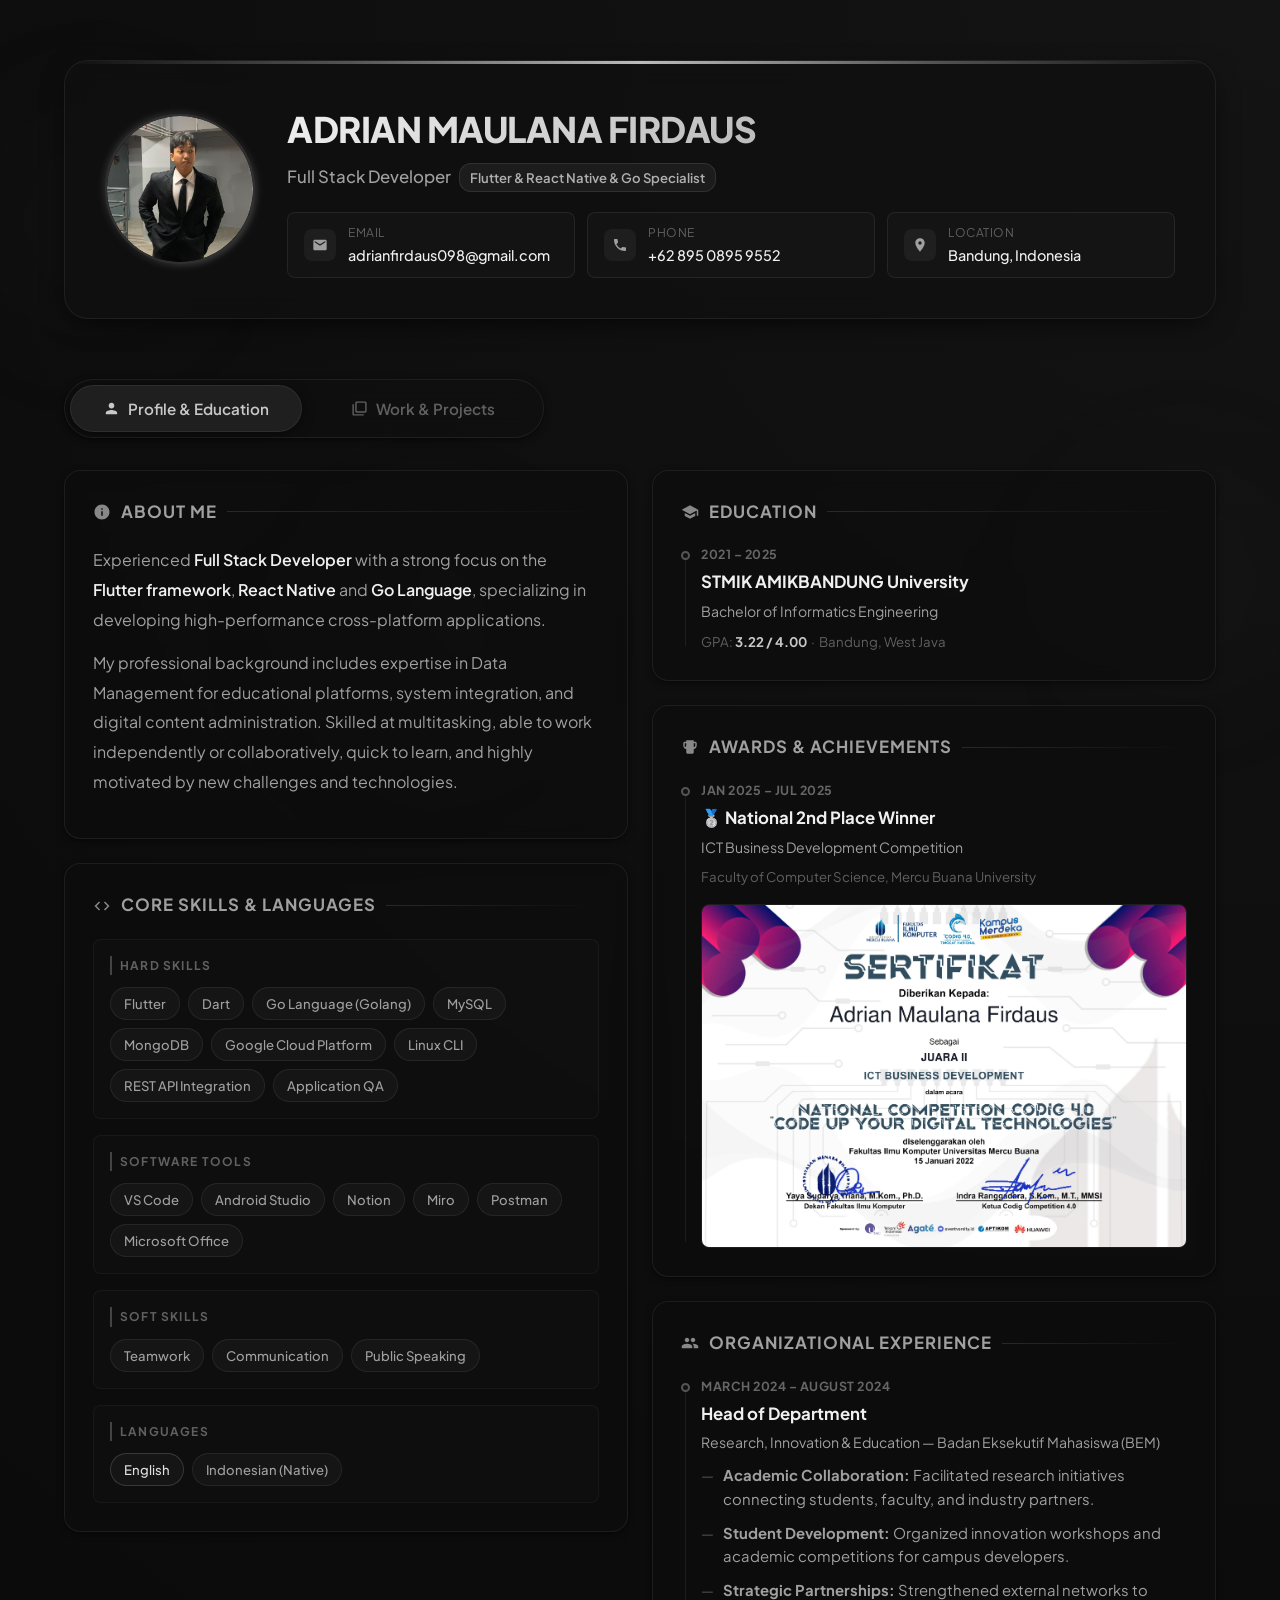
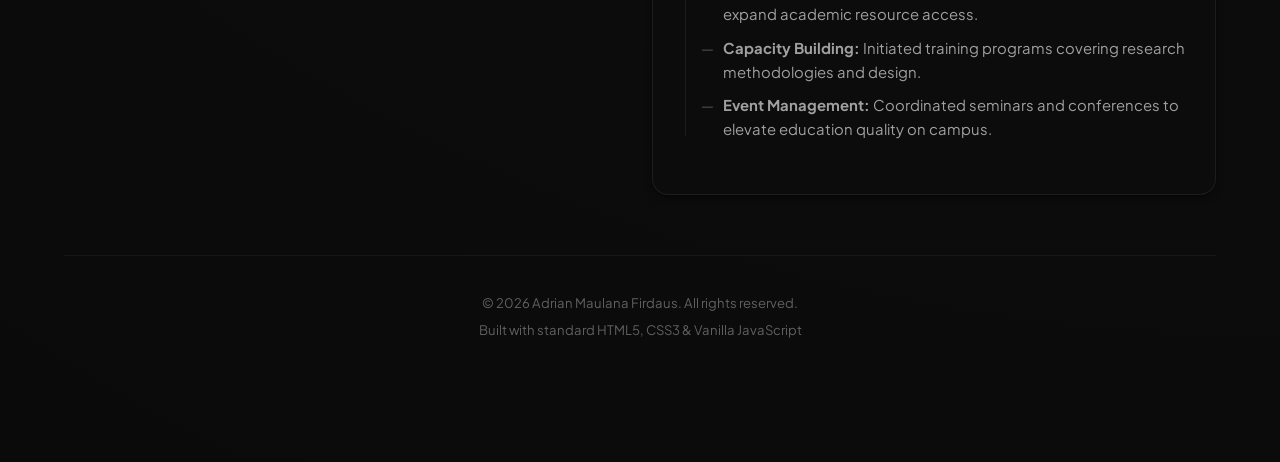
==== commit 04c8374d: "fixing experience" ====
--- a/index.html
+++ b/index.html
@@ -134,7 +134,8 @@
                             <div class="intro-text">
                                 <p>
                                     Experienced <strong>Full Stack Developer</strong> with a strong focus on the
-                                    <strong>Flutter framework</strong> and <strong>Go Language</strong>, specializing in
+                                    <strong>Flutter framework</strong>, <strong>React Native</strong> and <strong>Go
+                                        Language</strong>, specializing in
                                     developing high-performance cross-platform applications.
                                 </p>
                                 <p>
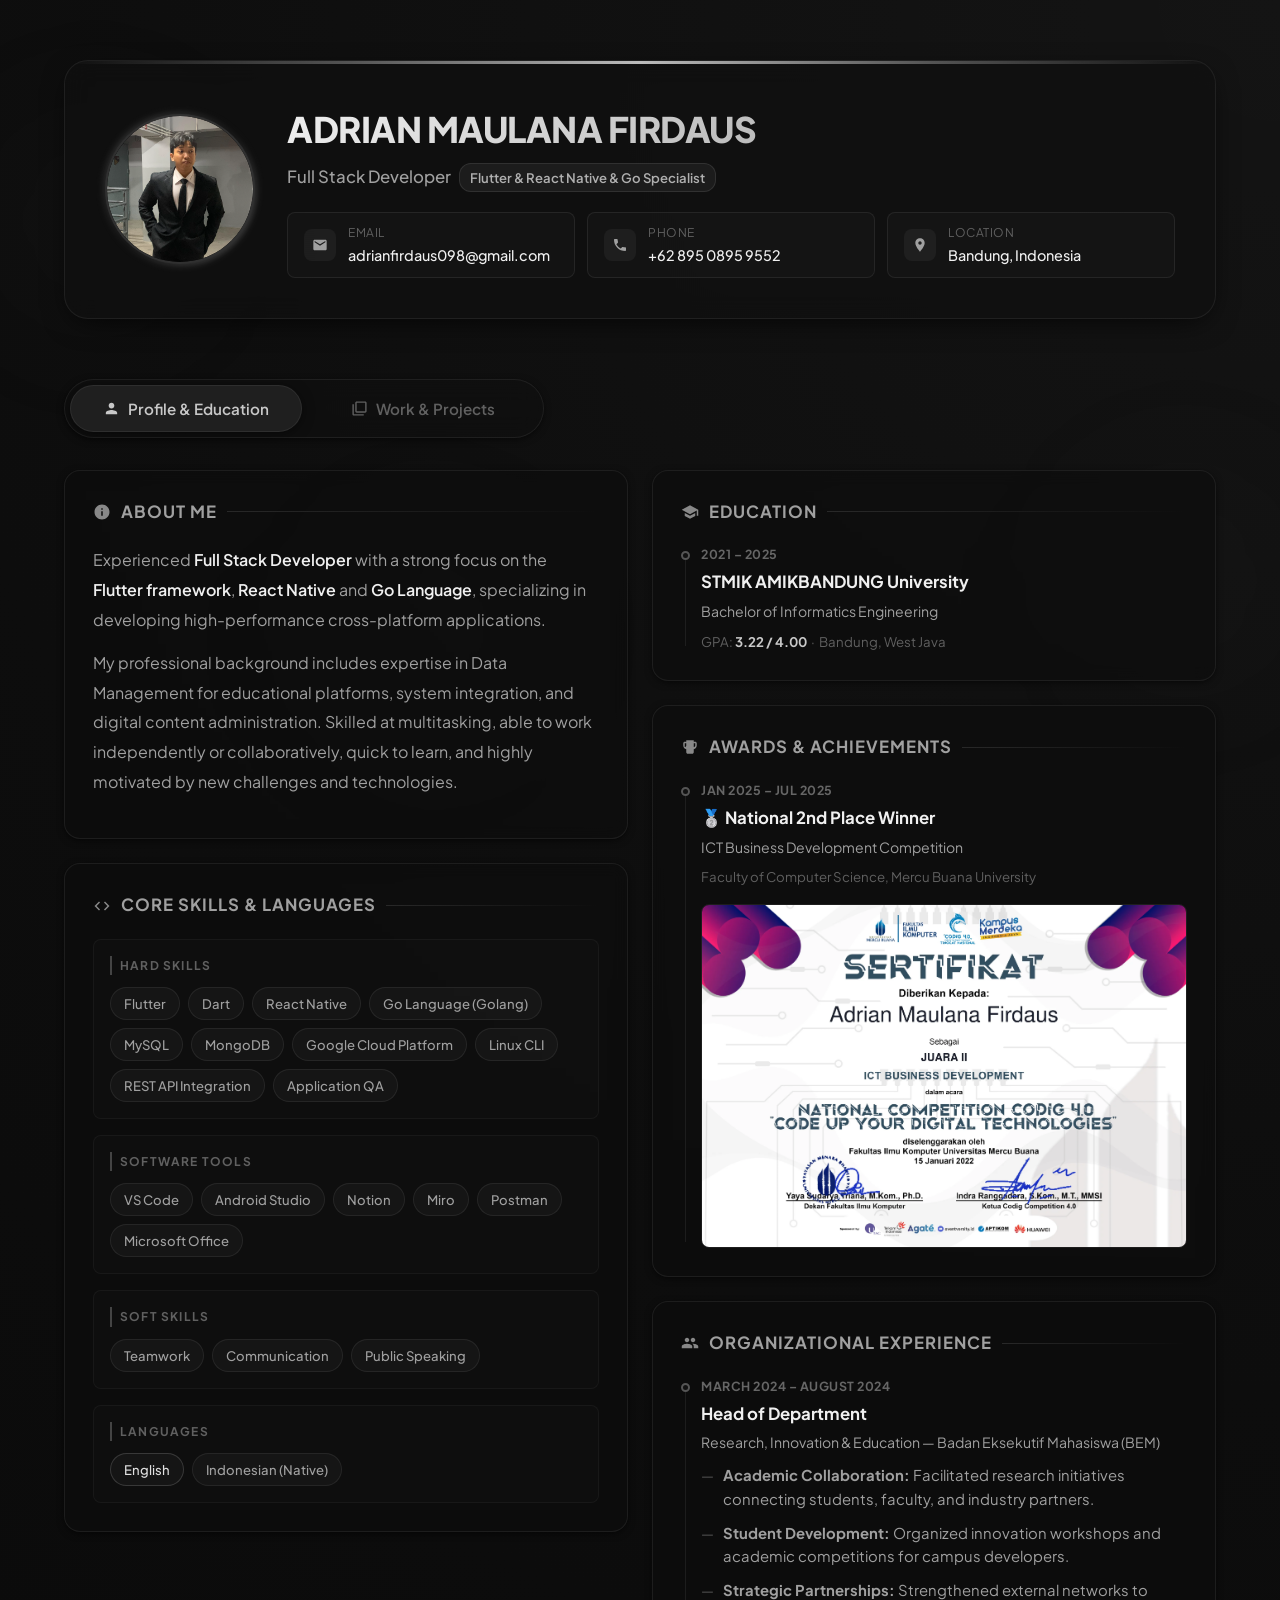
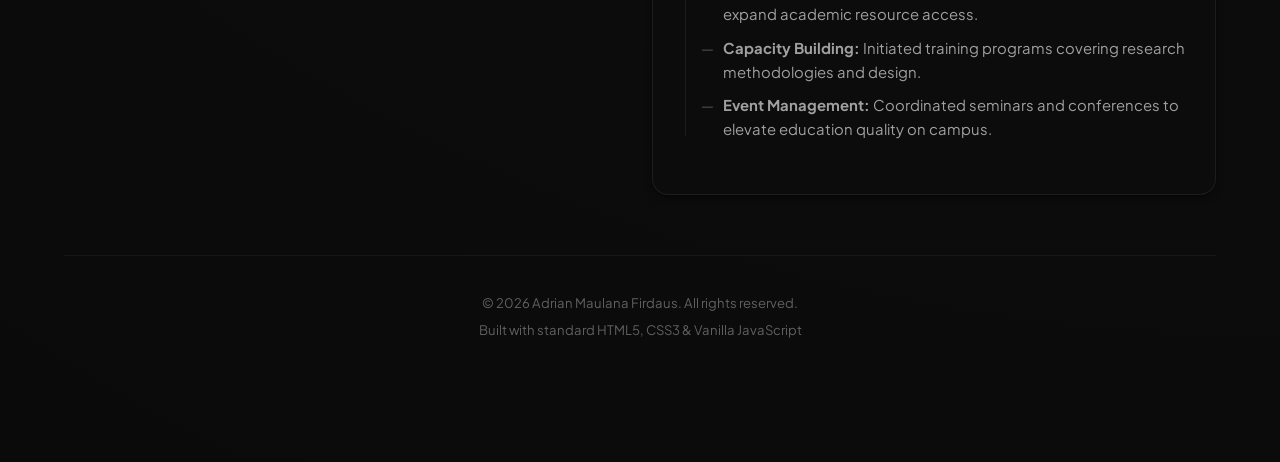
==== commit f7c1a4b2: "fixing experience" ====
--- a/index.html
+++ b/index.html
@@ -162,6 +162,7 @@
                                     <div class="skills-list">
                                         <span class="skill-tag">Flutter</span>
                                         <span class="skill-tag">Dart</span>
+                                        <span class="skill-tag">React Native</span>
                                         <span class="skill-tag">Go Language (Golang)</span>
                                         <span class="skill-tag">MySQL</span>
                                         <span class="skill-tag">MongoDB</span>
